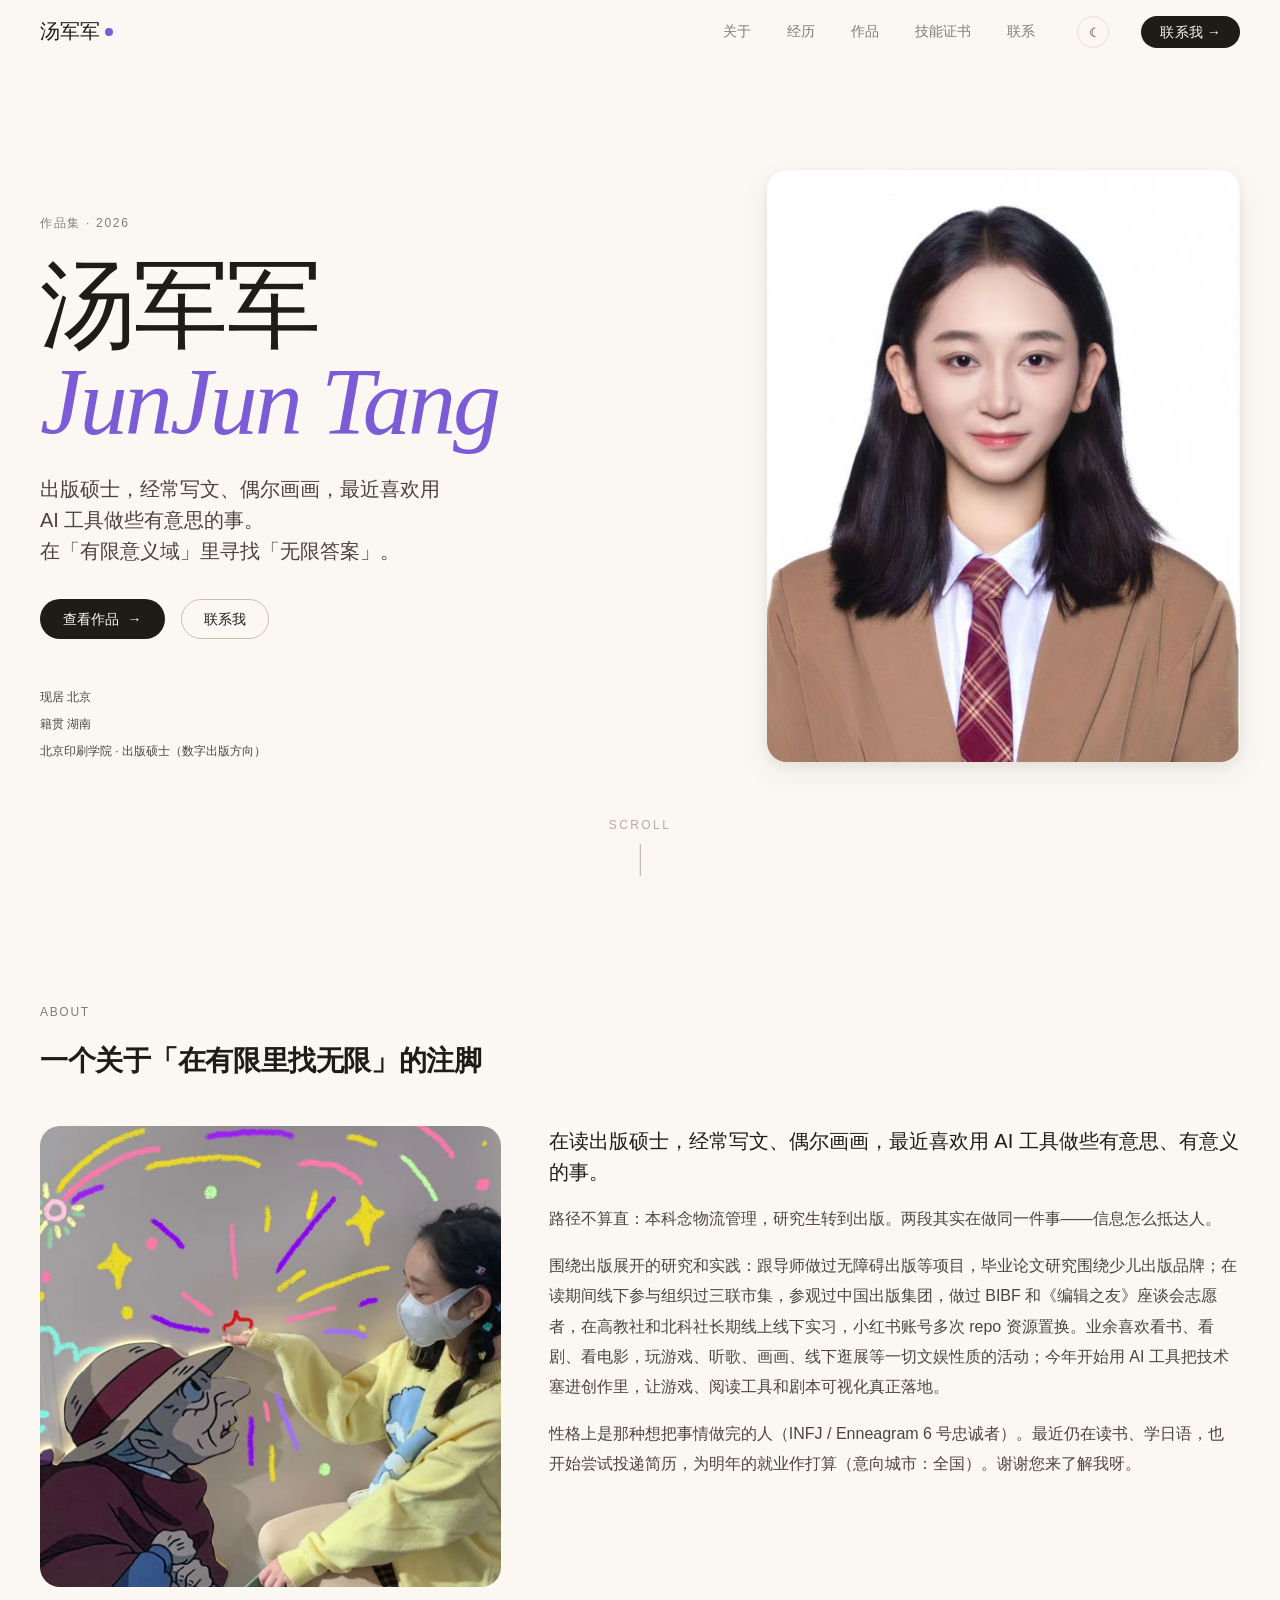
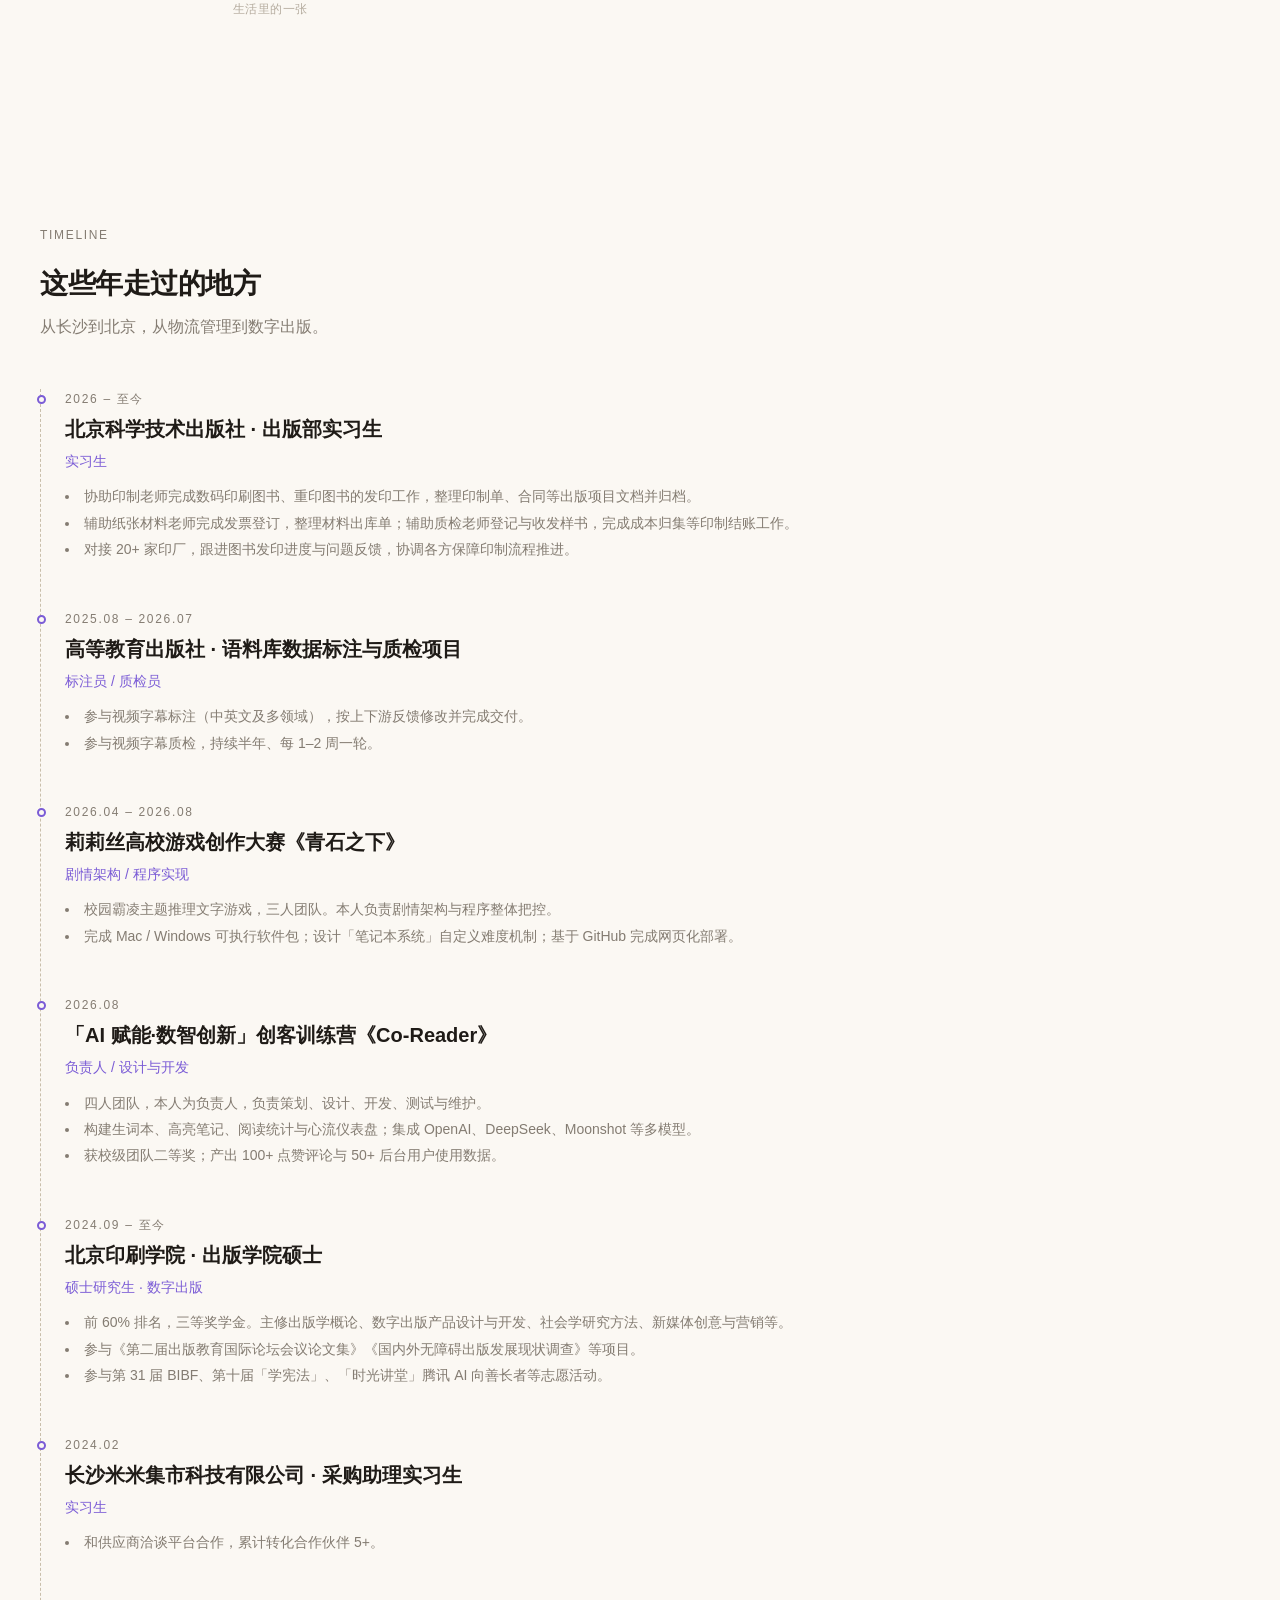
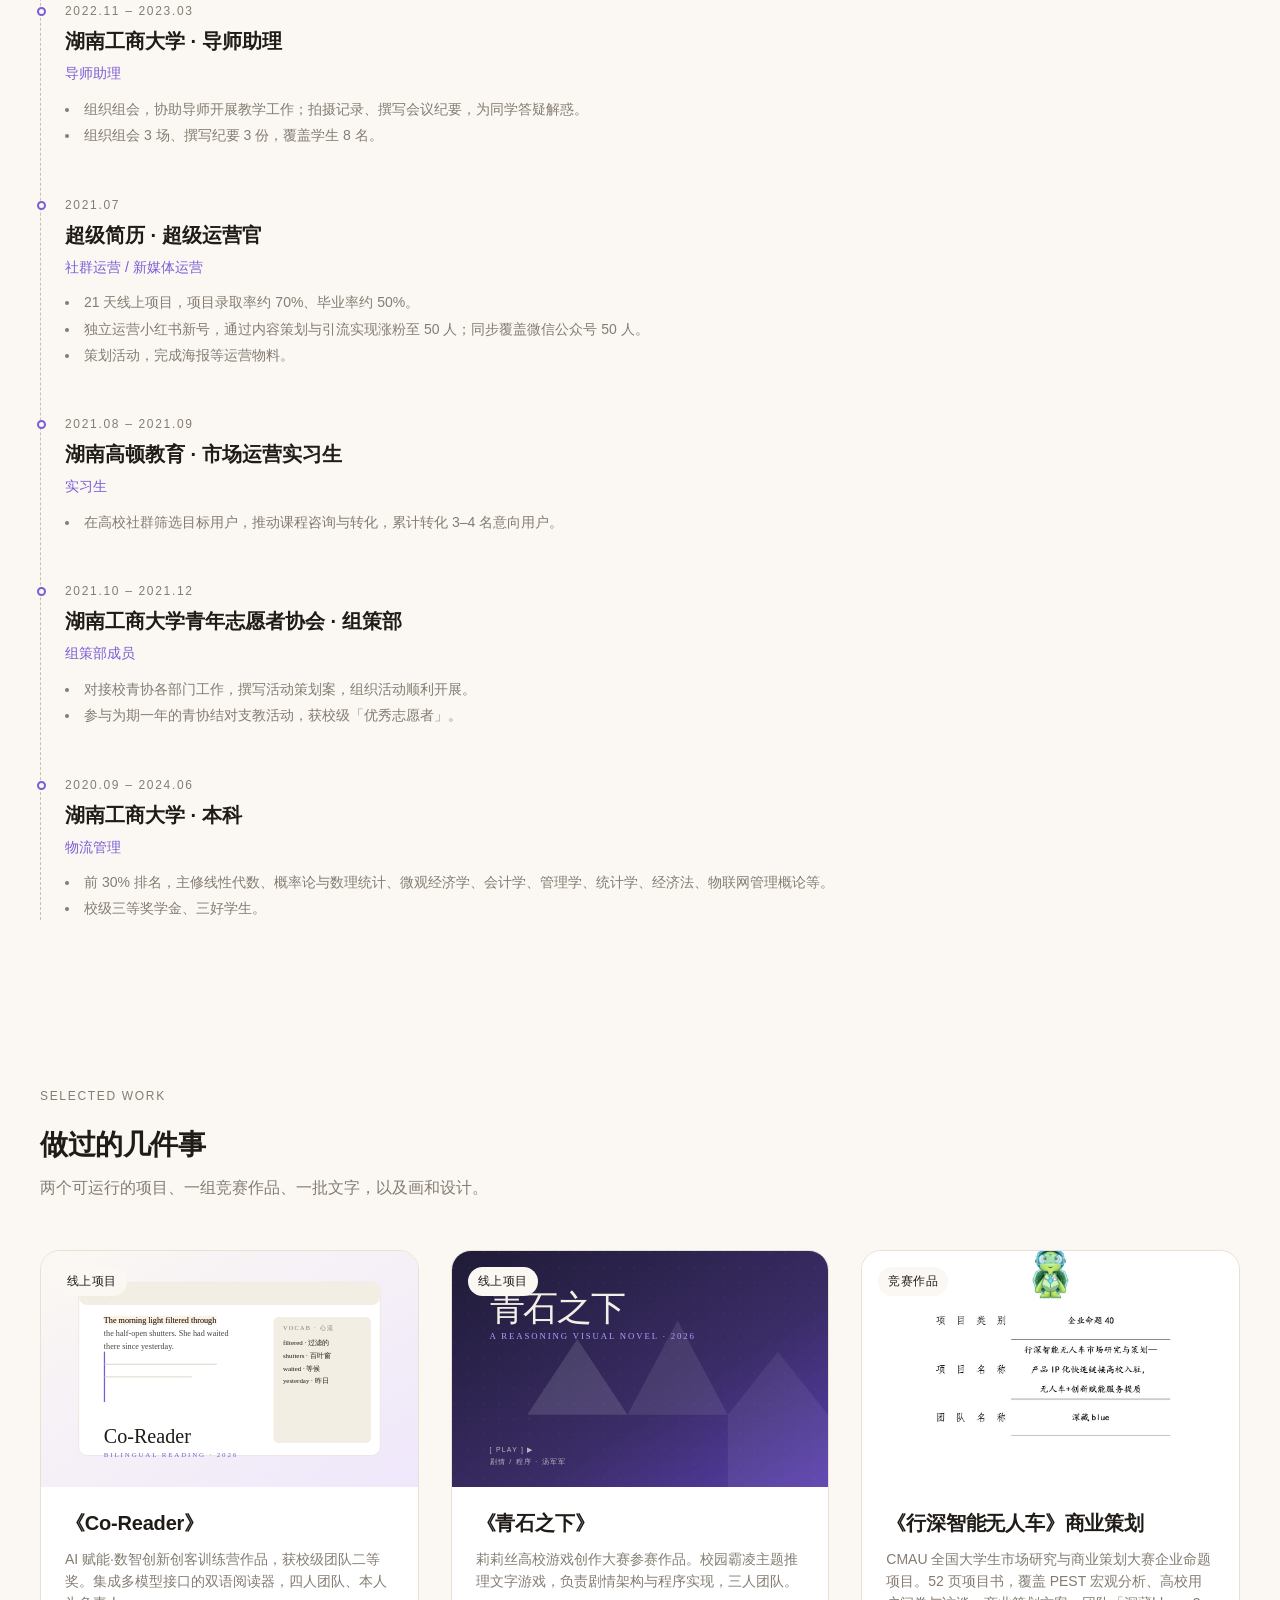
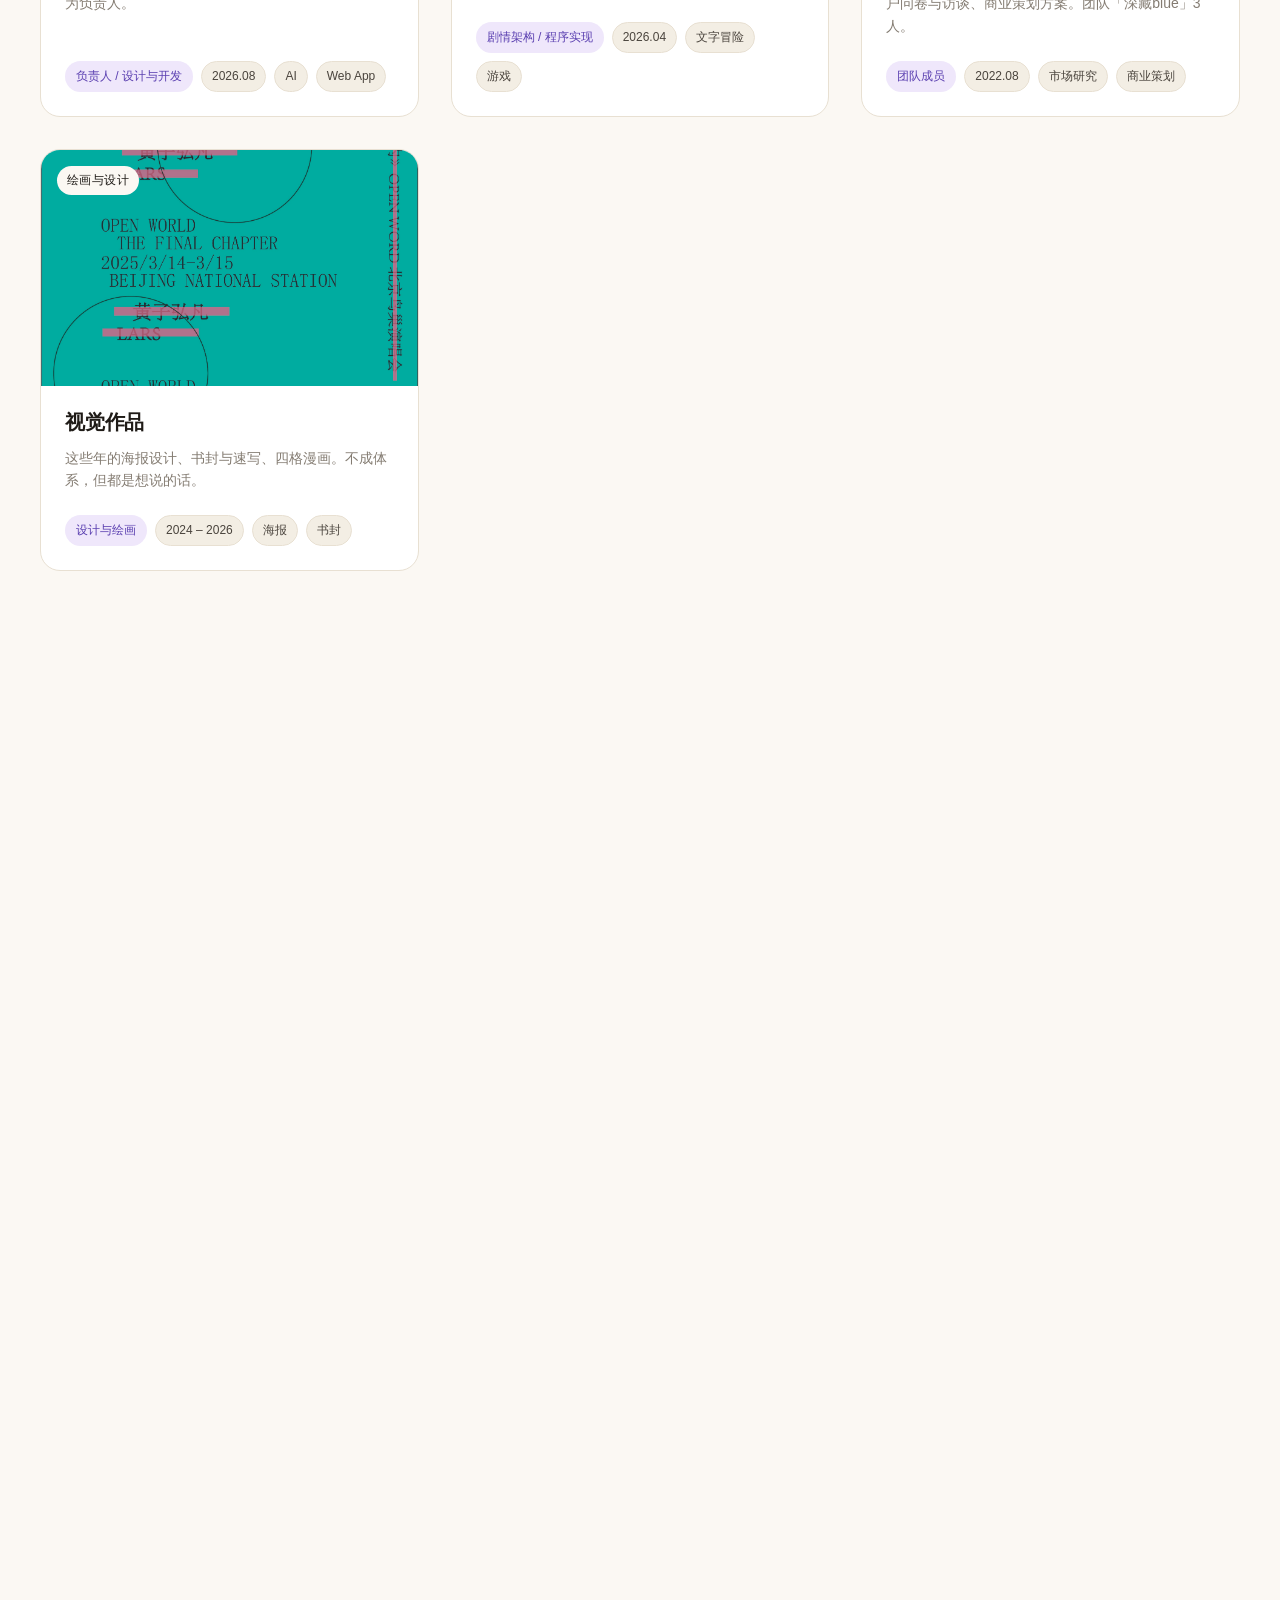
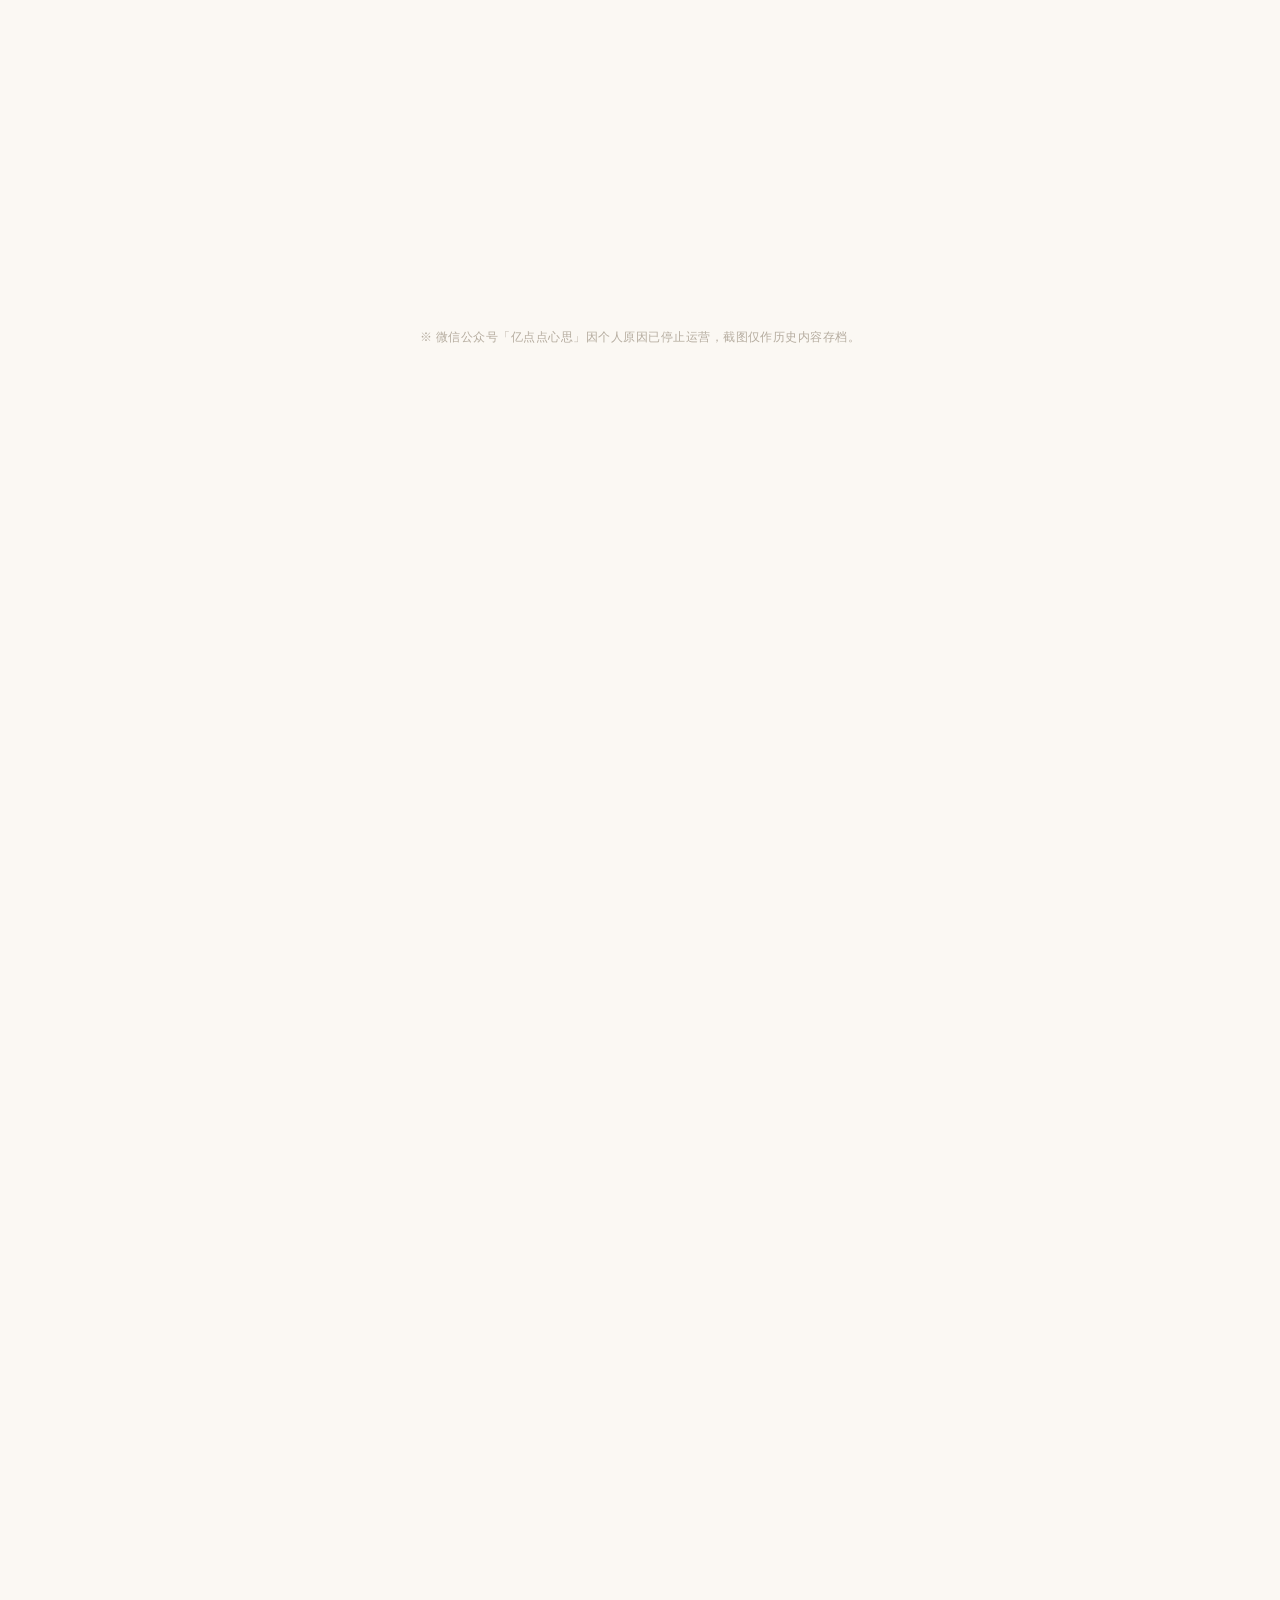
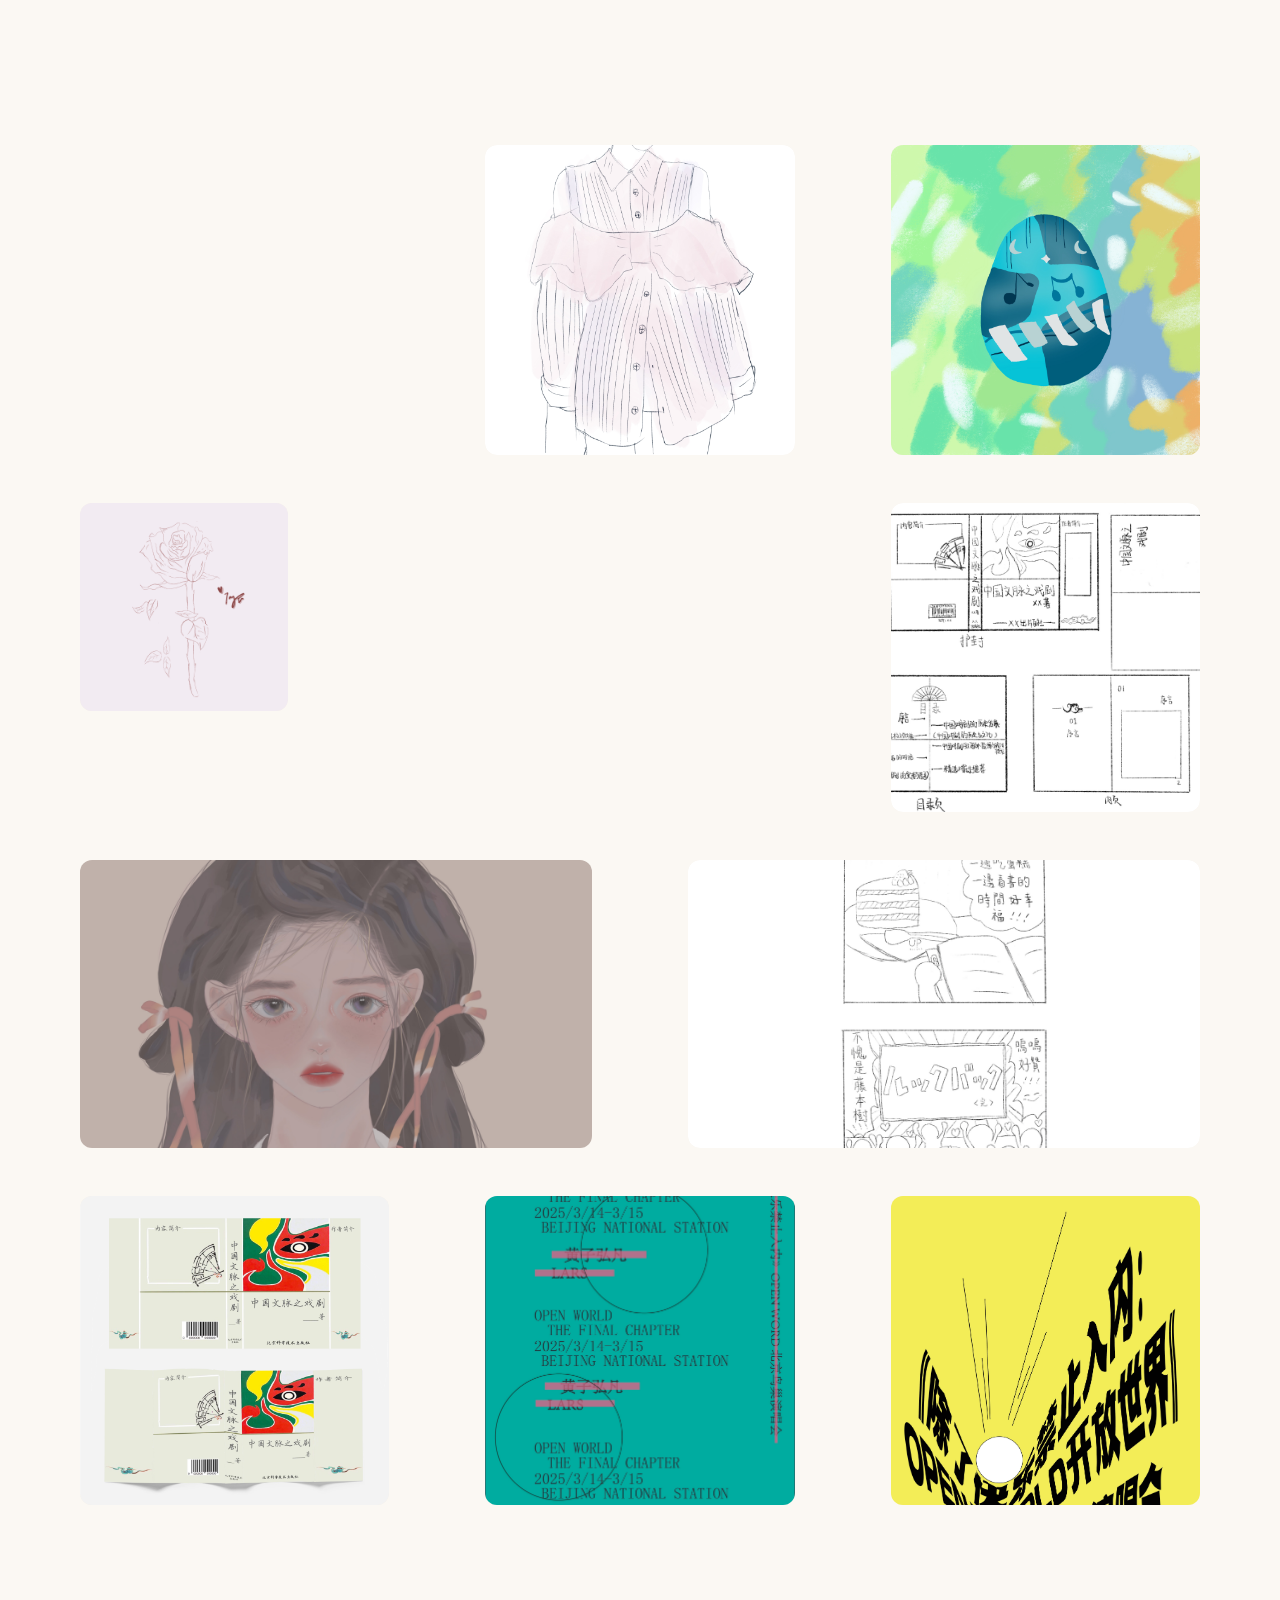
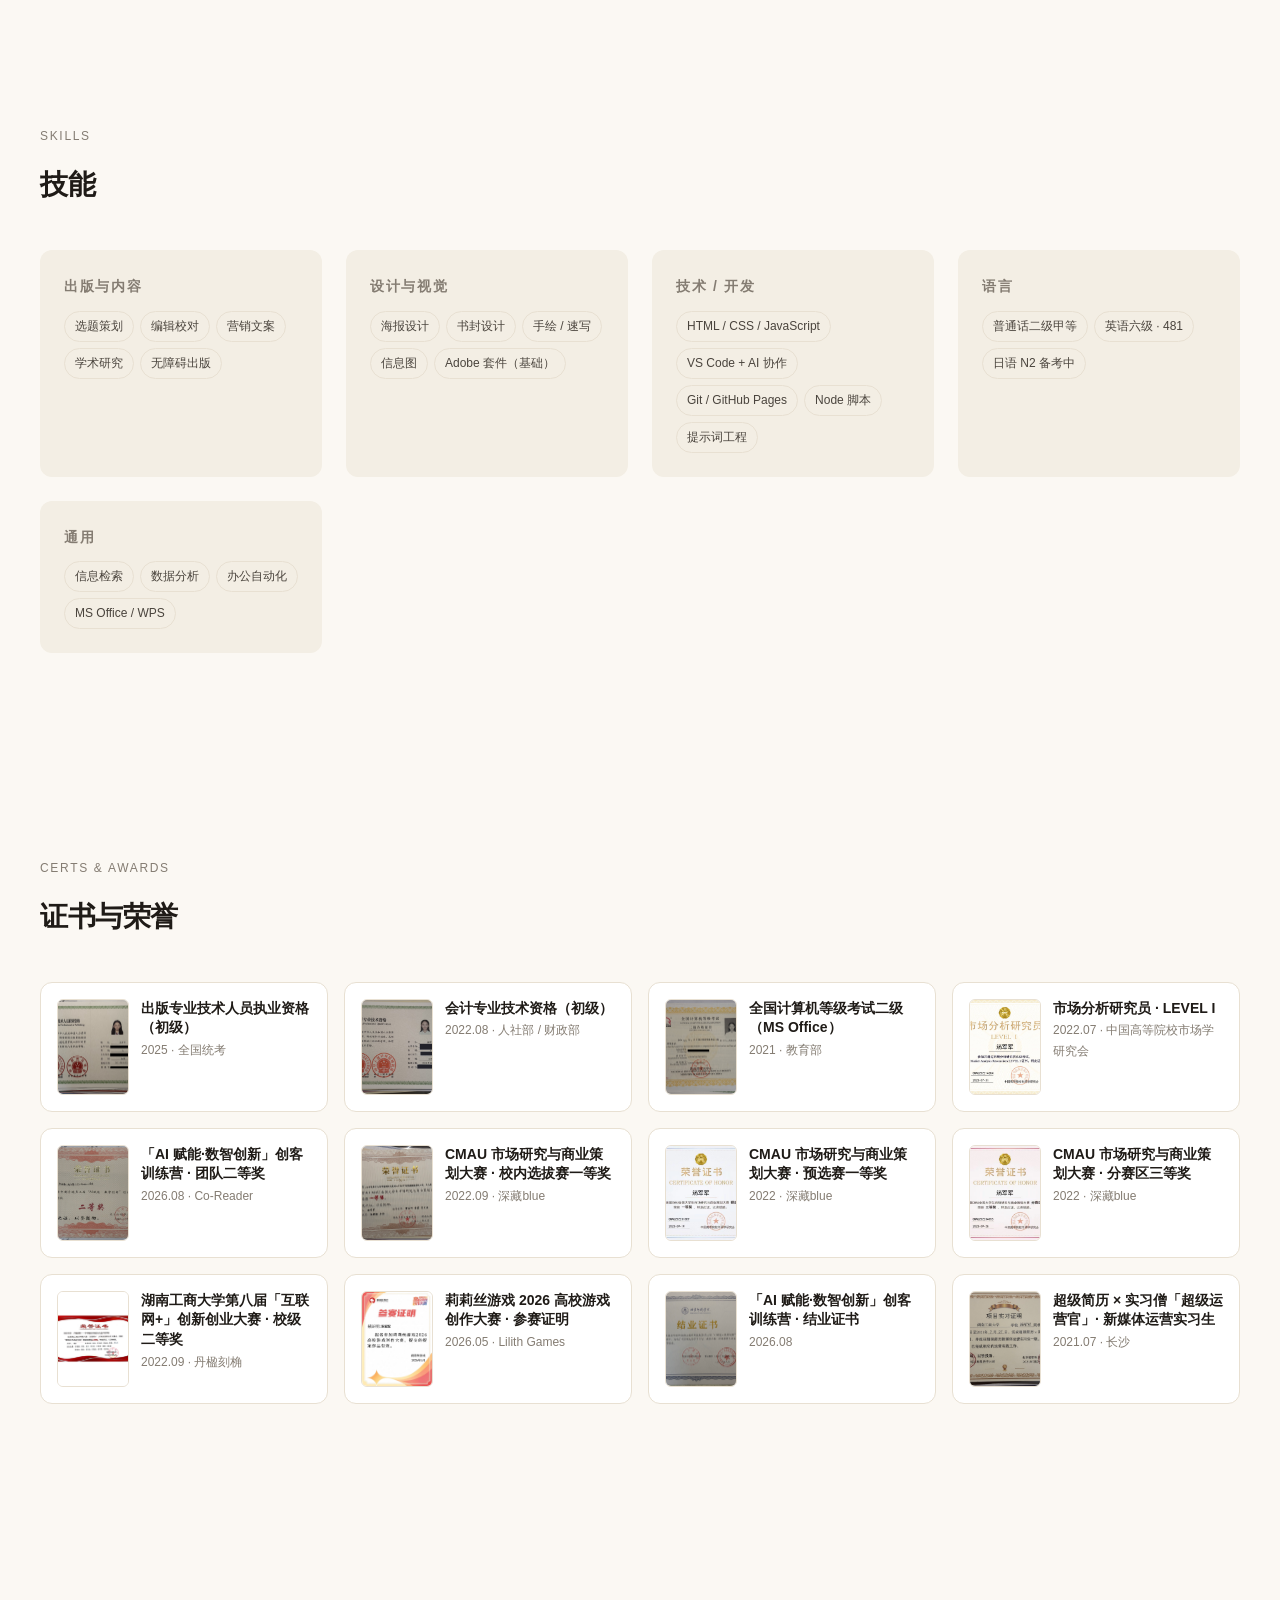
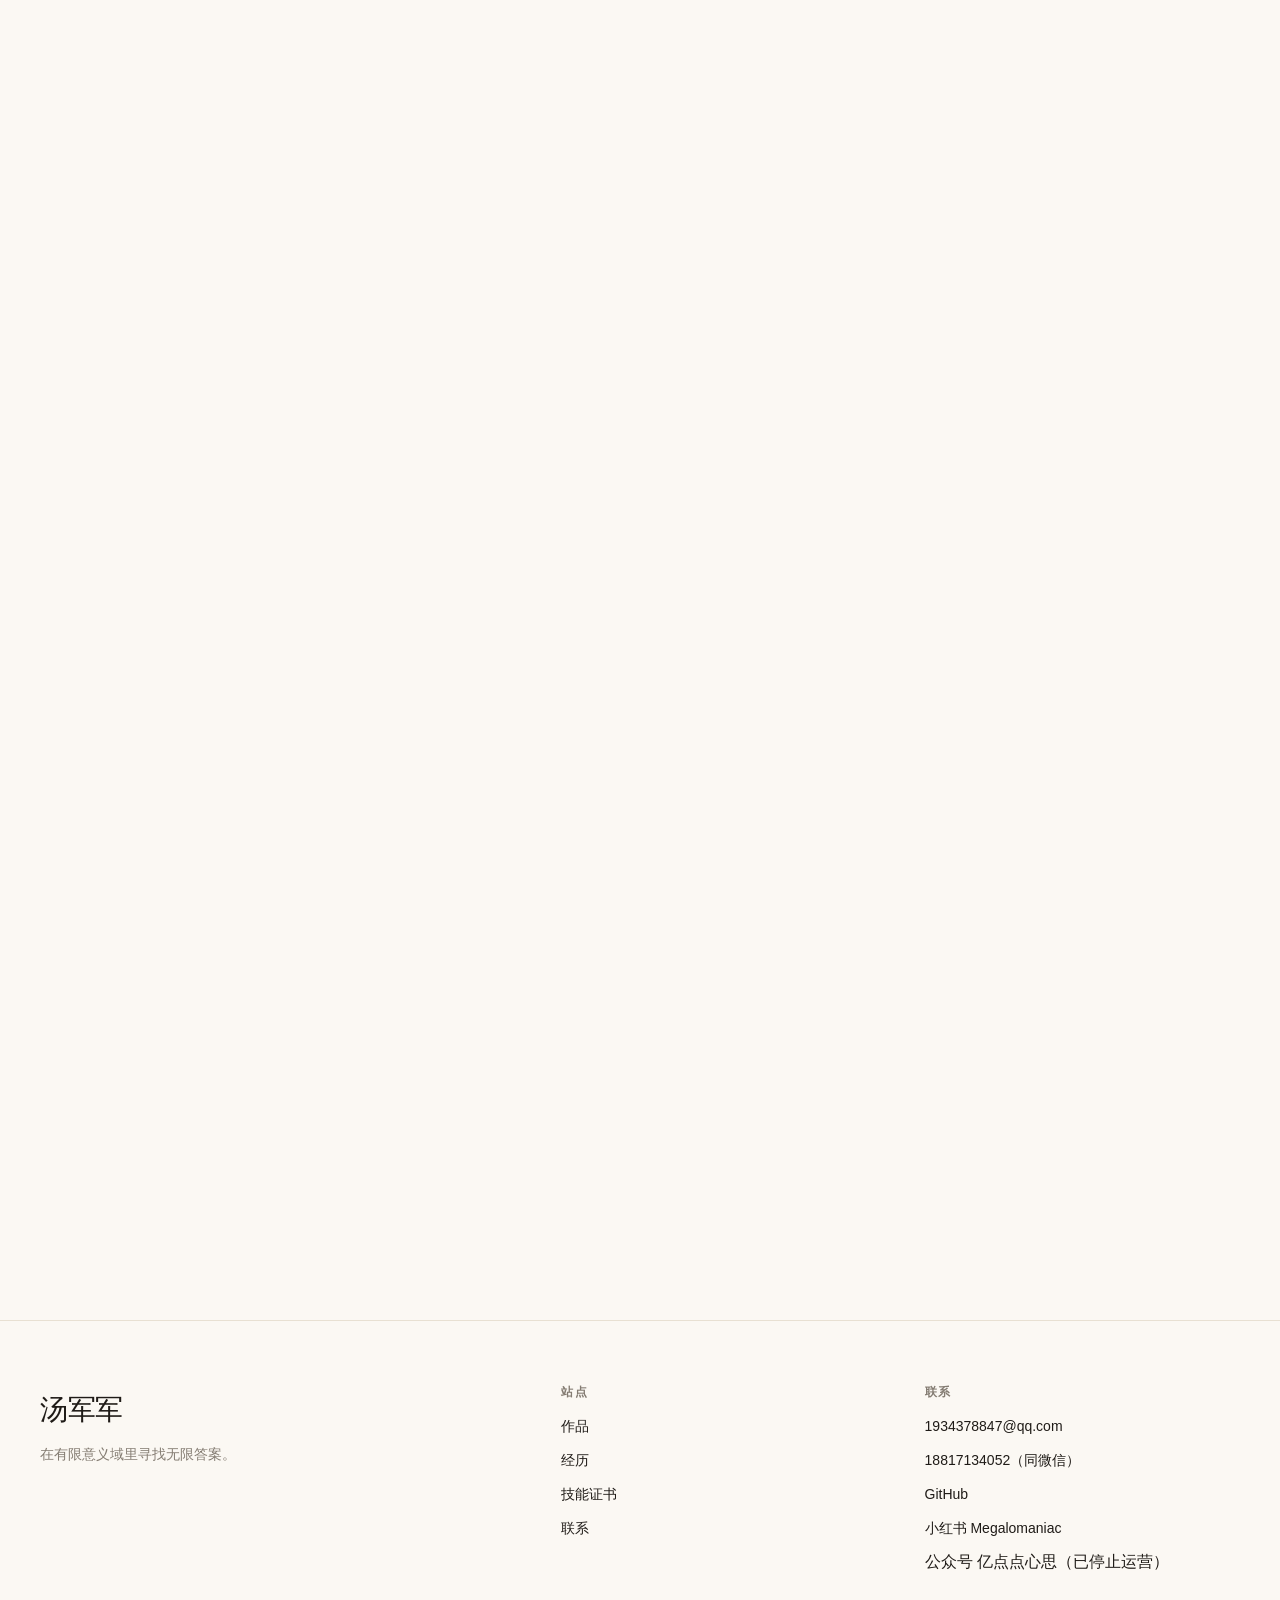
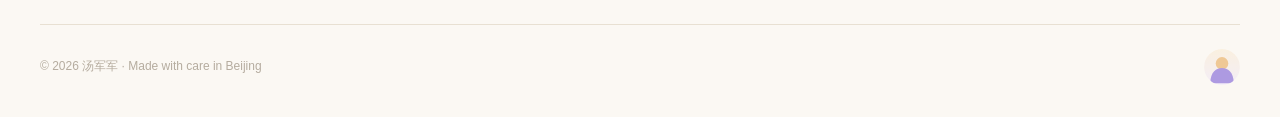
==== index.html @ 05fd7f60 "init: portfolio site (index, works, writing, assets)" ====
<!DOCTYPE html>
<html lang="zh-CN">
<head>
  <meta charset="UTF-8" />
  <meta name="viewport" content="width=device-width, initial-scale=1.0" />
  <title>汤军军 · 作品集 — In Publishing We Find</title>
  <meta name="description" content="汤军军的个人作品集：出版硕士 / 游戏开发者 / 文字写作者 / 偶尔画点画。北京印刷学院数字出版方向，关注出版、游戏、AI 应用与设计。" />
  <meta name="theme-color" content="#FBF8F3" />

  <!-- Open Graph -->
  <meta property="og:title" content="汤军军 · 作品集" />
  <meta property="og:description" content="出版硕士 · 游戏开发者 · 文字写作者 · 偶尔画点画" />
  <meta property="og:type" content="website" />

  <link rel="icon" type="image/svg+xml" href="assets/images/footer-avatar.svg" />

  <link rel="stylesheet" href="assets/css/tokens.css" />
  <link rel="stylesheet" href="assets/css/base.css" />
  <link rel="stylesheet" href="assets/css/components.css" />
</head>
<body>

  <a href="#main" class="skip-link">跳到主要内容</a>

  <!-- ============================ 顶部导航 ============================ -->
  <header class="nav" role="banner">
    <div class="nav__inner">
      <a href="#top" class="nav__brand">汤军军<span class="nav__brand-dot" aria-hidden="true"></span></a>
      <nav class="nav__menu" aria-label="主导航">
        <a href="#about"        class="nav__link">关于</a>
        <a href="#timeline"     class="nav__link">经历</a>
        <a href="#works"        class="nav__link">作品</a>
        <a href="#skills"       class="nav__link">技能证书</a>
        <a href="#contact"      class="nav__link">联系</a>
        <button class="nav__theme" data-theme-toggle type="button" aria-pressed="false" aria-label="切换深色模式">☾</button>
        <a href="#contact"      class="btn btn--primary nav__cta">联系我 →</a>
      </nav>
      <button class="nav__burger" aria-label="打开菜单" aria-expanded="false">
        <svg width="20" height="14" viewBox="0 0 20 14" fill="none">
          <path d="M0 1h20M0 7h20M0 13h20" stroke="currentColor" stroke-width="2"/>
        </svg>
      </button>
    </div>
  </header>

  <main id="main">
  <!-- ============================ 首屏 ============================ -->
  <section class="hero" id="top">
    <div class="container hero__inner">
      <div class="hero__intro">
        <span class="eyebrow reveal">作品集 · 2026</span>
        <h1 class="hero__name reveal">
          汤军军<br /><em>JunJun Tang</em>
        </h1>
        <p class="hero__line reveal">
          出版硕士，经常写文、偶尔画画，最近喜欢用 AI 工具做些有意思的事。<br />
          在「有限意义域」里寻找「无限答案」。
        </p>
        <div class="hero__cta reveal">
          <a href="#works"   class="btn btn--primary">查看作品 <span class="arrow">→</span></a>
          <a href="#contact" class="btn btn--ghost">联系我</a>
        </div>
        <div class="hero__meta reveal">
          <strong>现居 北京</strong>
          <strong>籍贯 湖南</strong>
          <strong>北京印刷学院 · 出版硕士（数字出版方向）</strong>
        </div>
      </div>
      <div class="hero__visual reveal">
        <img class="hero__portrait"
             src="assets/images/hero/portrait.jpg"
             alt="汤军军的肖像"
             width="600" height="750" />
      </div>
    </div>
    <div class="hero__scroll" aria-hidden="true">SCROLL</div>
  </section>

  <!-- ============================ 关于 ============================ -->
  <section class="section" id="about">
    <div class="container">
      <div class="section__head reveal">
        <span class="eyebrow">ABOUT</span>
        <h2 class="title">一个关于「在有限里找无限」的注脚</h2>
      </div>

      <div class="about__grid">
        <figure class="about__photo reveal">
          <img class="about__photo-img" alt="汤军军" width="960" height="960" loading="lazy" />
          <figcaption>生活里的一张</figcaption>
        </figure>
        <div class="about__body">
          <div class="about__text">
            <p class="lead about__lede"></p>
            <div class="about__paragraphs"></div>
          </div>
        </div>
      </div>
    </div>
  </section>

  <!-- ============================ 经历 ============================ -->
  <section class="section" id="timeline">
    <div class="container">
      <div class="section__head reveal">
        <span class="eyebrow">TIMELINE</span>
        <h2 class="title">这些年走过的地方</h2>
        <p class="muted">从长沙到北京，从物流管理到数字出版。</p>
      </div>
      <div class="timeline" data-timeline></div>
    </div>
  </section>

  <!-- ============================ 作品（含写作与画廊） ============================ -->
  <section class="section section--tight" id="works">
    <div class="container">
      <div class="section__head reveal">
        <span class="eyebrow">SELECTED WORK</span>
        <h2 class="title">做过的几件事</h2>
        <p class="muted">两个可运行的项目、一组竞赛作品、一批文字，以及画和设计。</p>
      </div>
      <div class="works" data-featured></div>
    </div>
  </section>

  <section class="section" id="writing">
    <div class="container">
      <div class="section__head reveal">
        <span class="eyebrow">WRITING</span>
        <h2 class="title">写过的东西</h2>
        <p class="muted">纸媒发表、评论节选、短篇与随笔。</p>
      </div>
      <div data-writing-preview></div>
    </div>
  </section>

  <!-- ============================ 公众号 / 小红书运营 ============================ -->
  <section class="section section--tight" id="social">
    <div class="container">
      <div class="section__head reveal">
        <span class="eyebrow">SELF MEDIA</span>
        <h2 class="title">公众号 / 小红书运营</h2>
        <p class="muted">公众号「亿点点心思」与小红书「Megalomaniac」。表达是另一种练习。</p>
      </div>
      <div class="social" data-social></div>
      <p style="text-align:center;margin-top:var(--space-8);font-size:var(--fs-12);color:var(--ink-faint);letter-spacing:0.04em">
        ※ 微信公众号「亿点点心思」因个人原因已停止运营，截图仅作历史内容存档。
      </p>
    </div>
  </section>

  <section class="section" id="gallery">
    <div class="container">
      <div class="section__head reveal">
        <span class="eyebrow">VISUAL</span>
        <h2 class="title">画过的与设计过的</h2>
        <p class="muted">点击进入灯箱查看大图。</p>
      </div>
      <div class="gallery" data-gallery></div>
    </div>
  </section>

  <!-- ============================ 技能 ============================ -->
  <section class="section" id="skills">
    <div class="container">
      <div class="section__head reveal">
        <span class="eyebrow">SKILLS</span>
        <h2 class="title">技能</h2>
      </div>
      <div class="skills" data-skills></div>
    </div>
  </section>

  <!-- ============================ 证书与荣誉 ============================ -->
  <section class="section" id="certs">
    <div class="container">
      <div class="section__head reveal">
        <span class="eyebrow">CERTS &amp; AWARDS</span>
        <h2 class="title">证书与荣誉</h2>
      </div>
      <div class="certs" data-certs></div>
    </div>
  </section>

  <!-- ============================ 志愿服务证明 ============================ -->
  <section class="section" id="service">
    <div class="container">
      <div class="section__head reveal">
        <span class="eyebrow">VOLUNTEERING</span>
        <h2 class="title">志愿服务证明</h2>
      </div>
      <div class="certs" data-service></div>
    </div>
  </section>

  <!-- ============================ 联系 ============================ -->
  <section class="section" id="contact">
    <div class="container">
      <div class="section__head reveal">
        <span class="eyebrow">CONTACT</span>
        <h2 class="title">欢迎来联系我～</h2>
      </div>

      <div class="contact">
        <p class="contact__big reveal">
          邮件是最好的方式 —— <a href="mailto:1934378847@qq.com" data-copy-email data-email="1934378847@qq.com">1934378847@qq.com</a><br />
          也可以电话（同微信）<a href="tel:18817134052">18817134052</a> 找到我。
        </p>
        <dl class="contact__channels reveal">
          <div class="contact__row">
            <dt>邮箱</dt>
            <dd>
              <a href="mailto:1934378847@qq.com" data-copy-email data-email="1934378847@qq.com">1934378847@qq.com</a>
              <button class="contact__copy" data-copy-email data-email="1934378847@qq.com">复制</button>
            </dd>
          </div>
          <div class="contact__row">
            <dt>电话 / 微信</dt>
            <dd><a href="tel:18817134052">18817134052</a></dd>
          </div>
          <div class="contact__row">
            <dt>GitHub</dt>
            <dd><a href="https://github.com/jt1934378847-bot" target="_blank" rel="noopener">@jt1934378847-bot</a></dd>
          </div>
          <div class="contact__row">
            <dt>小红书</dt>
            <dd>
              <a href="https://xhslink.cn/o/90cUq6Ve3BG" target="_blank" rel="noopener">Megalomaniac（667132593）<span style="color:var(--ink-faint);font-size:var(--fs-12)"> · 125 粉丝 · 5239 获赞与收藏</span></a>
            </dd>
          </div>
          <div class="contact__row">
            <dt>公众号</dt>
            <dd>亿点点心思<span style="color:var(--ink-faint);font-size:var(--fs-12)"> · 已停止运营</span></dd>
          </div>
        </dl>
      </div>
    </div>
  </section>

  </main>

  <!-- ============================ 页脚 ============================ -->
  <footer class="footer">
    <div class="container">
      <div class="footer__inner">
        <div>
          <div class="footer__brand">汤军军</div>
          <p class="footer__line">在有限意义域里寻找无限答案。</p>
        </div>
        <div class="footer__col">
          <h4>站点</h4>
          <ul>
            <li><a href="#works">作品</a></li>
            <li><a href="#timeline">经历</a></li>
            <li><a href="#skills">技能证书</a></li>
            <li><a href="#contact">联系</a></li>
          </ul>
        </div>
        <div class="footer__col">
          <h4>联系</h4>
          <ul>
            <li><a href="mailto:1934378847@qq.com" data-copy-email data-email="1934378847@qq.com">1934378847@qq.com</a></li>
            <li><a href="tel:18817134052">18817134052（同微信）</a></li>
            <li><a href="https://github.com/jt1934378847-bot" target="_blank" rel="noopener">GitHub</a></li>
            <li><a href="https://xhslink.cn/o/90cUq6Ve3BG" target="_blank" rel="noopener">小红书 Megalomaniac</a></li>
            <li>公众号 亿点点心思（已停止运营）</li>
          </ul>
        </div>
      </div>
      <div class="footer__bottom">
        <span>© <span data-year>2026</span> 汤军军 · Made with care in Beijing</span>
        <img src="assets/images/footer-avatar.svg" alt="" />
      </div>
    </div>
  </footer>

  <!-- ============================ 灯箱 ============================ -->
  <div class="lightbox" role="dialog" aria-modal="true" aria-hidden="true" aria-label="图片查看">
    <button class="lightbox__close" aria-label="关闭">
      <svg width="14" height="14" viewBox="0 0 14 14" stroke="currentColor" stroke-width="2" fill="none"><path d="M1 1l12 12M13 1L1 13"/></svg>
    </button>
    <button class="lightbox__nav lightbox__nav--prev" aria-label="上一张">
      <svg width="14" height="14" viewBox="0 0 14 14" stroke="currentColor" stroke-width="2" fill="none"><path d="M9 1L3 7l6 6"/></svg>
    </button>
    <div class="lightbox__inner">
      <img class="lightbox__img" alt="" />
      <div class="lightbox__caption"></div>
    </div>
    <button class="lightbox__nav lightbox__nav--next" aria-label="下一张">
      <svg width="14" height="14" viewBox="0 0 14 14" stroke="currentColor" stroke-width="2" fill="none"><path d="M5 1l6 6-6 6"/></svg>
    </button>
  </div>

  <!-- ============================ 返回顶部 ============================ -->
  <button class="totop" data-totop aria-label="回到顶部">
    <svg width="16" height="16" viewBox="0 0 16 16" fill="none" stroke="currentColor" stroke-width="2">
      <path d="M8 14V2M2 8l6-6 6 6"/>
    </svg>
  </button>

  <!-- Scripts -->
  <script src="assets/js/data.js"></script>
  <script src="assets/js/render.js"></script>
  <script src="assets/js/lightbox.js"></script>
  <script src="assets/js/nav.js"></script>
  <script src="assets/js/main.js"></script>
</body>
</html>
---- assets/css/tokens.css ----
/* =========================================================================
 * Design tokens — 站点所有视觉变量集中在此，其他文件只引用，禁止硬编码色值
 * 配色思路：暖白底 + 暖紫强调 + 极少量暖黄点缀，整体偏「编辑感」
 * ========================================================================= */

:root {
  /* —— 颜色 · 浅色模式 —— */
  --bg:               #FBF8F3;          /* 暖白底 */
  --bg-elevated:      #FFFFFF;          /* 卡片浮层 */
  --bg-muted:         #F3EEE4;          /* 弱化区块 */
  --ink:              #1F1B17;          /* 正文近黑 */
  --ink-soft:         #4A443D;          /* 标题/次级文字 */
  --ink-muted:        #847C72;          /* 三级文字、说明 */
  --ink-faint:        #B5AC9F;          /* 极淡文字 */

  --accent:           #7B5CD6;          /* 暖紫：唯一强调色 */
  --accent-strong:    #5A3FB0;          /* 暖紫深：hover/选中 */
  --accent-soft:      #EFE7FB;          /* 暖紫浅：背景块 */

  --warm:             #E8A957;          /* 辅助暖黄，仅作点睛 */
  --warm-soft:        #FAEBD2;

  --line:             #E8E0D2;          /* 边框 */
  --line-strong:      #C9BFAB;

  /* —— 字体 —— */
  --font-sans: -apple-system, BlinkMacSystemFont, "PingFang SC",
               "Hiragino Sans GB", "Microsoft YaHei", "Helvetica Neue",
               Helvetica, Arial, sans-serif;
  --font-serif: Georgia, "Songti SC", "STSong", "PingFang SC", serif;
  --font-mono: "JetBrains Mono", "SF Mono", Menlo, Consolas, monospace;

  /* —— 字号层级 12 / 14 / 16 / 20 / 28 / 40 / 64 —— */
  --fs-12: 0.75rem;
  --fs-14: 0.875rem;
  --fs-16: 1rem;
  --fs-20: 1.25rem;
  --fs-28: 1.75rem;
  --fs-40: 2.5rem;
  --fs-64: 4rem;

  /* —— 间距 —— */
  --space-1: 4px;
  --space-2: 8px;
  --space-3: 12px;
  --space-4: 16px;
  --space-6: 24px;
  --space-8: 32px;
  --space-12: 48px;
  --space-16: 64px;
  --space-24: 96px;
  --space-32: 128px;

  /* —— 圆角、阴影 —— */
  --radius-sm: 6px;
  --radius-md: 12px;
  --radius-lg: 20px;
  --radius-xl: 28px;

  --shadow-sm: 0 1px 2px rgba(31, 27, 23, 0.04),
               0 2px 6px rgba(31, 27, 23, 0.04);
  --shadow-md: 0 4px 12px rgba(31, 27, 23, 0.06),
               0 12px 32px rgba(31, 27, 23, 0.06);
  --shadow-lg: 0 12px 32px rgba(31, 27, 23, 0.10),
               0 28px 64px rgba(31, 27, 23, 0.08);

  /* —— 容器 / 列宽 —— */
  --container:        1200px;
  --reading:          720px;

  /* —— 动效 —— */
  --ease-out: cubic-bezier(0.16, 1, 0.3, 1);
  --dur-fast:   180ms;
  --dur-mid:    280ms;
  --dur-slow:   400ms;

  /* —— 排版微调 —— */
  --leading-tight: 1.25;
  --leading-snug:  1.4;
  --leading-body:  1.75;

  /* —— 顶部导航 —— */
  --nav-h:           64px;
}

/* —— 系统深色模式尊重 —— */
@media (prefers-color-scheme: dark) {
  :root {
    --bg:           #15120F;
    --bg-elevated:  #1F1B17;
    --bg-muted:     #25201B;
    --ink:          #F4EFE6;
    --ink-soft:     #D7CFC2;
    --ink-muted:    #968D80;
    --ink-faint:    #6A6258;
    --accent:       #B59CFF;
    --accent-strong:#D3C2FF;
    --accent-soft:  #2C2240;
    --warm:         #F4C078;
    --warm-soft:    #3A2D1C;
    --line:         #322C25;
    --line-strong:  #4A4239;
    --shadow-sm: 0 1px 2px rgba(0,0,0,0.4), 0 2px 6px rgba(0,0,0,0.3);
    --shadow-md: 0 4px 12px rgba(0,0,0,0.45), 0 12px 32px rgba(0,0,0,0.4);
    --shadow-lg: 0 12px 32px rgba(0,0,0,0.5), 0 28px 64px rgba(0,0,0,0.4);
  }
}

/* —— 用户手动切换深浅色 —— */
[data-theme="dark"] {
  --bg:           #15120F;
  --bg-elevated:  #1F1B17;
  --bg-muted:     #25201B;
  --ink:          #F4EFE6;
  --ink-soft:     #D7CFC2;
  --ink-muted:    #968D80;
  --ink-faint:    #6A6258;
  --accent:       #B59CFF;
  --accent-strong:#D3C2FF;
  --accent-soft:  #2C2240;
  --warm:         #F4C078;
  --warm-soft:    #3A2D1C;
  --line:         #322C25;
  --line-strong:  #4A4239;
  --shadow-sm: 0 1px 2px rgba(0,0,0,0.4), 0 2px 6px rgba(0,0,0,0.3);
  --shadow-md: 0 4px 12px rgba(0,0,0,0.45), 0 12px 32px rgba(0,0,0,0.4);
  --shadow-lg: 0 12px 32px rgba(0,0,0,0.5), 0 28px 64px rgba(0,0,0,0.4);
}
[data-theme="light"] {
  --bg:               #FBF8F3;
  --bg-elevated:      #FFFFFF;
  --bg-muted:         #F3EEE4;
  --ink:              #1F1B17;
  --ink-soft:         #4A443D;
  --ink-muted:        #847C72;
  --ink-faint:        #B5AC9F;
  --accent:           #7B5CD6;
  --accent-strong:    #5A3FB0;
  --accent-soft:      #EFE7FB;
  --warm:             #E8A957;
  --warm-soft:        #FAEBD2;
  --line:             #E8E0D2;
  --line-strong:      #C9BFAB;
}

/* —— 减少动态效果 —— */
@media (prefers-reduced-motion: reduce) {
  *, *::before, *::after {
    animation-duration: 0.001ms !important;
    transition-duration: 0.001ms !important;
  }
}
---- assets/css/base.css ----
/* =========================================================================
 * Base — 重置 + 排版基础
 * ========================================================================= */

*, *::before, *::after {
  box-sizing: border-box;
}

html {
  -webkit-text-size-adjust: 100%;
  scroll-behavior: smooth;
  scroll-padding-top: calc(var(--nav-h) + 16px);
}

body {
  margin: 0;
  background: var(--bg);
  color: var(--ink);
  font-family: var(--font-sans);
  font-size: var(--fs-16);
  line-height: var(--leading-body);
  -webkit-font-smoothing: antialiased;
  -moz-osx-font-smoothing: grayscale;
  text-rendering: optimizeLegibility;
  font-feature-settings: "kern" 1, "liga" 1;
  transition: background var(--dur-mid) var(--ease-out),
              color var(--dur-mid) var(--ease-out);
}

h1, h2, h3, h4, h5, h6 {
  margin: 0;
  font-weight: 600;
  line-height: var(--leading-tight);
  color: var(--ink);
  letter-spacing: -0.01em;
}

p { margin: 0; }

a {
  color: var(--accent);
  text-decoration: none;
  transition: color var(--dur-fast) var(--ease-out);
}
a:hover { color: var(--accent-strong); }

img, svg {
  display: block;
  max-width: 100%;
  height: auto;
}

button {
  font-family: inherit;
  cursor: pointer;
  border: 0;
  background: transparent;
  color: inherit;
}

ul, ol {
  margin: 0;
  padding: 0;
  list-style: none;
}

hr {
  border: 0;
  border-top: 1px solid var(--line);
  margin: var(--space-12) 0;
}

::selection {
  background: var(--accent-soft);
  color: var(--accent-strong);
}

:focus-visible {
  outline: 2px solid var(--accent);
  outline-offset: 3px;
  border-radius: 4px;
}

.display {
  font-family: var(--font-serif);
  font-weight: 500;
  font-size: clamp(2.5rem, 6vw, var(--fs-64));
  line-height: 1.05;
  letter-spacing: -0.02em;
}

.title {
  font-size: clamp(1.5rem, 3vw, var(--fs-28));
  font-weight: 600;
  letter-spacing: -0.015em;
}

.eyebrow {
  font-size: var(--fs-12);
  text-transform: uppercase;
  letter-spacing: 0.14em;
  color: var(--ink-muted);
  font-weight: 500;
}

.lead {
  font-size: clamp(var(--fs-16), 1.6vw, var(--fs-20));
  color: var(--ink-soft);
  line-height: var(--leading-snug);
}

.muted { color: var(--ink-muted); }
.faint { color: var(--ink-faint); }

.container {
  width: min(100% - var(--space-8), var(--container));
  margin-inline: auto;
}

.reading {
  width: min(100% - var(--space-8), var(--reading));
  margin-inline: auto;
}

.section {
  padding-block: clamp(var(--space-16), 8vw, var(--space-32));
}
.section--tight {
  padding-block: clamp(var(--space-12), 5vw, var(--space-24));
}
.section__head {
  display: flex;
  flex-direction: column;
  gap: var(--space-3);
  margin-bottom: var(--space-12);
  max-width: 720px;
}
.section__head .eyebrow + * { margin-top: var(--space-2); }

.skip-link {
  position: absolute;
  top: -100px;
  left: var(--space-4);
  background: var(--accent);
  color: white;
  padding: var(--space-2) var(--space-4);
  border-radius: var(--radius-sm);
  z-index: 1000;
  transition: top var(--dur-fast);
}
.skip-link:focus {
  top: var(--space-4);
  color: white;
}

.reveal {
  opacity: 0;
  transform: translateY(16px);
  transition: opacity var(--dur-slow) var(--ease-out),
              transform var(--dur-slow) var(--ease-out);
}
.reveal.in {
  opacity: 1;
  transform: none;
}

.linklike {
  color: var(--accent);
  border-bottom: 1px solid currentColor;
  padding-bottom: 2px;
  transition: color var(--dur-fast) var(--ease-out),
              border-color var(--dur-fast) var(--ease-out);
}
.linklike:hover {
  color: var(--accent-strong);
  border-bottom-color: var(--accent-strong);
}
---- assets/css/components.css ----
/* =========================================================================
 * Components — 按钮 / 卡片 / 导航 / 灯箱 / 标签 / 证书墙 / 时间线
 * ========================================================================= */

/* ============================ 按钮 ============================ */
.btn {
  display: inline-flex;
  align-items: center;
  gap: var(--space-2);
  padding: 12px 22px;
  border-radius: 999px;
  font-size: var(--fs-14);
  font-weight: 500;
  letter-spacing: 0.01em;
  transition: background var(--dur-fast) var(--ease-out),
              color var(--dur-fast) var(--ease-out),
              border-color var(--dur-fast) var(--ease-out),
              transform var(--dur-fast) var(--ease-out);
  border: 1px solid transparent;
  line-height: 1;
  white-space: nowrap;
  text-decoration: none;
}
.btn:hover { transform: translateY(-1px); }

.btn--primary {
  background: var(--ink);
  color: var(--bg);
}
.btn--primary:hover {
  background: var(--accent);
  color: white;
}

.btn--ghost {
  background: transparent;
  color: var(--ink);
  border-color: var(--line-strong);
}
.btn--ghost:hover {
  background: var(--ink);
  color: var(--bg);
  border-color: var(--ink);
}

.btn--accent {
  background: var(--accent);
  color: white;
}
.btn--accent:hover {
  background: var(--accent-strong);
  color: white;
}

.btn--small {
  padding: 8px 14px;
  font-size: var(--fs-12);
}

.btn .arrow {
  display: inline-block;
  transition: transform var(--dur-fast) var(--ease-out);
}
.btn:hover .arrow { transform: translateX(3px); }

/* ============================ 顶部导航 ============================ */
.nav {
  position: fixed;
  top: 0; left: 0; right: 0;
  z-index: 100;
  height: var(--nav-h);
  display: flex;
  align-items: center;
  background: transparent;
  transition: background var(--dur-mid) var(--ease-out),
              backdrop-filter var(--dur-mid) var(--ease-out),
              border-color var(--dur-mid) var(--ease-out),
              box-shadow var(--dur-mid) var(--ease-out);
  border-bottom: 1px solid transparent;
}
.nav.is-scrolled {
  background: color-mix(in oklab, var(--bg) 86%, transparent);
  backdrop-filter: saturate(180%) blur(18px);
  -webkit-backdrop-filter: saturate(180%) blur(18px);
  border-bottom-color: var(--line);
}
.nav__inner {
  width: min(100% - var(--space-8), var(--container));
  margin: 0 auto;
  display: flex;
  align-items: center;
  justify-content: space-between;
  gap: var(--space-6);
}
.nav__brand {
  font-family: var(--font-serif);
  font-weight: 500;
  font-size: var(--fs-20);
  color: var(--ink);
  letter-spacing: -0.01em;
}
.nav__brand-dot {
  display: inline-block;
  width: 8px;
  height: 8px;
  background: var(--accent);
  border-radius: 50%;
  margin-left: 6px;
  transform: translateY(-2px);
}
.nav__menu {
  display: flex;
  align-items: center;
  gap: var(--space-8);
}
.nav__link {
  color: var(--ink-muted);
  font-size: var(--fs-14);
  font-weight: 500;
  position: relative;
  padding: 6px 2px;
}
.nav__link:hover { color: var(--ink); }
.nav__link.is-active { color: var(--ink); }
.nav__link.is-active::after {
  content: "";
  position: absolute;
  left: 0; right: 0; bottom: -2px;
  height: 2px;
  background: var(--accent);
  border-radius: 1px;
}
.nav__cta { padding: 8px 18px; }

/* 深色模式切换：文字图标按钮，跟随导航配色 */
.nav__theme {
  width: 32px;
  height: 32px;
  margin-left: var(--space-2);
  display: inline-flex;
  align-items: center;
  justify-content: center;
  font-size: 15px;
  line-height: 1;
  color: var(--ink-muted);
  border: 1px solid var(--line);
  border-radius: 999px;
  background: transparent;
  cursor: pointer;
  transition: color var(--dur-fast) var(--ease-out),
              border-color var(--dur-fast) var(--ease-out);
}
.nav__theme:hover { color: var(--accent); border-color: var(--accent-line, var(--accent-soft)); }

.nav__burger {
  display: none;
  width: 40px;
  height: 40px;
  align-items: center;
  justify-content: center;
  color: var(--ink);
}

@media (max-width: 768px) {
  .nav__menu {
    position: fixed;
    inset: var(--nav-h) 0 0 0;
    flex-direction: column;
    align-items: stretch;
    gap: 0;
    padding: var(--space-8);
    background: var(--bg);
    border-top: 1px solid var(--line);
    transform: translateX(100%);
    transition: transform var(--dur-mid) var(--ease-out);
  }
  .nav__menu.is-open { transform: none; }
  .nav__link {
    padding: var(--space-4) 0;
    font-size: var(--fs-20);
    border-bottom: 1px solid var(--line);
  }
  .nav__cta { margin-top: var(--space-8); align-self: flex-start; }
  .nav__theme { margin-top: var(--space-6); }
  .nav__burger { display: inline-flex; }
}

/* ============================ Hero ============================ */
.hero {
  position: relative;
  min-height: 100vh;
  display: flex;
  align-items: center;
  padding-block: var(--space-24) var(--space-16);
}
.hero__inner {
  display: grid;
  grid-template-columns: 1.4fr 1fr;
  gap: clamp(var(--space-8), 5vw, var(--space-16));
  align-items: end;
}
.hero__intro {
  display: flex;
  flex-direction: column;
  gap: var(--space-6);
}
.hero__name {
  font-family: var(--font-serif);
  font-weight: 500;
  font-size: clamp(3rem, 9vw, 6rem);
  line-height: 1;
  letter-spacing: -0.03em;
}
.hero__name em {
  font-style: italic;
  color: var(--accent);
}
.hero__line {
  font-size: clamp(var(--fs-16), 1.8vw, var(--fs-20));
  color: var(--ink-soft);
  max-width: 38ch;
  line-height: 1.55;
}
.hero__cta {
  display: flex;
  gap: var(--space-4);
  flex-wrap: wrap;
  margin-top: var(--space-2);
}
.hero__visual {
  position: relative;
  align-self: stretch;
}
.hero__portrait {
  width: 100%;
  height: auto;
  aspect-ratio: 4/5;
  object-fit: cover;
  border-radius: var(--radius-lg);
  background: var(--bg-muted);
  box-shadow: var(--shadow-md);
}
.hero__meta {
  display: flex;
  flex-direction: column;
  gap: 6px;
  margin-top: var(--space-6);
  font-size: var(--fs-12);
  text-transform: uppercase;
  letter-spacing: 0.14em;
  color: var(--ink-muted);
}
.hero__meta strong {
  color: var(--ink-soft);
  font-weight: 500;
  text-transform: none;
  letter-spacing: 0;
}
.hero__scroll {
  position: absolute;
  bottom: var(--space-6);
  left: 50%;
  transform: translateX(-50%);
  font-size: var(--fs-12);
  letter-spacing: 0.2em;
  color: var(--ink-faint);
  text-transform: uppercase;
  display: flex;
  flex-direction: column;
  align-items: center;
  gap: var(--space-2);
}
.hero__scroll::after {
  content: "";
  width: 1px;
  height: 32px;
  background: var(--ink-faint);
  animation: scrollLine 2s var(--ease-out) infinite;
}
@keyframes scrollLine {
  0% { transform: scaleY(0); transform-origin: top; }
  50% { transform: scaleY(1); transform-origin: top; }
  51% { transform: scaleY(1); transform-origin: bottom; }
  100% { transform: scaleY(0); transform-origin: bottom; }
}

@media (max-width: 900px) {
  .hero__inner { grid-template-columns: 1fr; }
  .hero__visual { order: -1; max-width: 320px; }
  .hero__portrait { aspect-ratio: 1/1; }
  .hero__scroll { display: none; }
}

/* ============================ 关于我 ============================ */
/* 左图右文 */
.about__grid {
  display: grid;
  grid-template-columns: minmax(0, 4fr) minmax(0, 6fr);
  gap: clamp(var(--space-8), 4vw, var(--space-12));
  align-items: start;
}
.about__photo { margin: 0; position: sticky; top: calc(var(--nav-h) + var(--space-6)); }
.about__photo-img {
  display: block;
  width: 100%;
  aspect-ratio: 1 / 1;
  object-fit: cover;
  border-radius: var(--radius-lg);
}
.about__photo figcaption {
  margin-top: var(--space-3);
  font-size: var(--fs-12);
  color: var(--ink-faint);
  letter-spacing: 0.04em;
  text-align: center;
}
.about__body {
  display: flex;
  flex-direction: column;
  gap: var(--space-8);
}
.about__text {
  display: flex;
  flex-direction: column;
  gap: var(--space-4);
}
.about__lede {
  font-size: var(--fs-20) !important;
  line-height: 1.55 !important;
  color: var(--ink) !important;
  font-weight: 500;
}
/* 注脚正文：断行更宽松、信息密度更低 */
.about__paragraphs p {
  font-size: var(--fs-16);
  line-height: 1.9;
  color: var(--ink-soft);
  max-width: 46em;
  text-wrap: pretty;
}
.about__paragraphs p + p { margin-top: var(--space-4); }
.about__text p strong {
  color: var(--ink);
  font-weight: 500;
}
@media (max-width: 900px) {
  .about__grid { grid-template-columns: 1fr; }
  .about__photo { position: static; max-width: 320px; }
}

/* ============================ 作品卡片 ============================ */
.works {
  display: grid;
  grid-template-columns: repeat(auto-fit, minmax(320px, 1fr));
  gap: var(--space-8);
}
.work-card {
  display: flex;
  flex-direction: column;
  background: var(--bg-elevated);
  border-radius: var(--radius-lg);
  overflow: hidden;
  border: 1px solid var(--line);
  transition: transform var(--dur-mid) var(--ease-out),
              box-shadow var(--dur-mid) var(--ease-out),
              border-color var(--dur-mid) var(--ease-out);
  text-decoration: none;
  color: inherit;
}
/* 无详情页的作品：不做 hover 位移，避免看起来能点却点不了 */
.work-card--static { cursor: default; }
.work-card--static:hover {
  transform: none;
  box-shadow: var(--shadow-sm);
  border-color: var(--line);
}
.work-card:hover {
  transform: translateY(-4px);
  box-shadow: var(--shadow-md);
  border-color: var(--line-strong);
}
.work-card:hover .work-card__cover img {
  transform: scale(1.03);
}
.work-card__cover {
  position: relative;
  aspect-ratio: 16/10;
  background: var(--bg-muted);
  overflow: hidden;
}
.work-card__cover img {
  width: 100%;
  height: 100%;
  object-fit: cover;
  transition: transform var(--dur-slow) var(--ease-out);
}
.work-card__cover-tag {
  position: absolute;
  top: var(--space-4);
  left: var(--space-4);
  background: var(--bg);
  color: var(--ink);
  font-size: var(--fs-12);
  padding: 4px 10px;
  border-radius: 999px;
  letter-spacing: 0.04em;
  font-weight: 500;
}
.work-card__body {
  padding: var(--space-6);
  display: flex;
  flex-direction: column;
  gap: var(--space-3);
  flex: 1;
}
.work-card__title {
  font-size: var(--fs-20);
  font-weight: 600;
  letter-spacing: -0.01em;
}
.work-card__desc {
  font-size: var(--fs-14);
  color: var(--ink-muted);
  line-height: 1.6;
}
.work-card__meta {
  margin-top: auto;
  display: flex;
  flex-wrap: wrap;
  gap: var(--space-2);
  padding-top: var(--space-3);
}

/* ============================ 标签 ============================ */
.tag {
  display: inline-flex;
  align-items: center;
  padding: 4px 10px;
  font-size: var(--fs-12);
  font-weight: 500;
  border-radius: 999px;
  background: var(--bg-muted);
  color: var(--ink-soft);
  border: 1px solid var(--line);
}
.tag--accent {
  background: var(--accent-soft);
  color: var(--accent-strong);
  border-color: transparent;
}

/* ============================ 技能 ============================ */
.skills {
  display: grid;
  grid-template-columns: repeat(auto-fit, minmax(240px, 1fr));
  gap: var(--space-6);
}
.skill {
  padding: var(--space-6);
  border-radius: var(--radius-md);
  background: var(--bg-muted);
}
.skill__title {
  font-size: var(--fs-14);
  text-transform: uppercase;
  letter-spacing: 0.12em;
  color: var(--ink-muted);
  margin-bottom: var(--space-3);
  font-weight: 600;
}
.skill__list {
  display: flex;
  flex-wrap: wrap;
  gap: 6px;
}

/* ============================ 证书墙 ============================ */
.certs {
  display: grid;
  grid-template-columns: repeat(auto-fill, minmax(240px, 1fr));
  gap: var(--space-4);
}
.cert {
  padding: var(--space-4);
  background: var(--bg-elevated);
  border: 1px solid var(--line);
  border-radius: var(--radius-md);
  display: flex;
  gap: var(--space-3);
  align-items: flex-start;
  cursor: zoom-in;
  transition: border-color var(--dur-fast) var(--ease-out),
              transform var(--dur-fast) var(--ease-out);
}
.cert:hover {
  border-color: var(--accent);
  transform: translateY(-2px);
}
.cert__icon {
  flex-shrink: 0;
  width: 36px;
  height: 36px;
  border-radius: var(--radius-sm);
  background: var(--accent-soft);
  color: var(--accent-strong);
  display: grid;
  place-items: center;
  font-weight: 600;
}
.cert__img {
  flex-shrink: 0;
  width: 72px;
  height: 96px;
  border-radius: var(--radius-sm);
  object-fit: cover;
  border: 1px solid var(--line);
  background: var(--bg-muted);
  display: block;
}
.cert__body { min-width: 0; flex: 1; }
.cert__title {
  font-size: var(--fs-14);
  font-weight: 600;
  line-height: 1.4;
}
.cert__meta {
  font-size: var(--fs-12);
  color: var(--ink-muted);
  margin-top: 2px;
}

/* ============================ 时间线 ============================ */
.timeline {
  position: relative;
  padding-left: var(--space-6);
  border-left: 1px dashed var(--line-strong);
  display: flex;
  flex-direction: column;
  gap: var(--space-12);
}
.timeline__entry {
  position: relative;
}
.timeline__entry::before {
  content: "";
  position: absolute;
  left: calc(-1 * var(--space-6) - 4px);
  top: 6px;
  width: 9px;
  height: 9px;
  background: var(--bg);
  border: 2px solid var(--accent);
  border-radius: 50%;
}
.timeline__when {
  font-size: var(--fs-12);
  letter-spacing: 0.14em;
  text-transform: uppercase;
  color: var(--ink-muted);
  margin-bottom: 2px;
}
.timeline__title {
  font-size: var(--fs-20);
  font-weight: 600;
}
.timeline__role {
  font-size: var(--fs-14);
  color: var(--accent);
  margin-top: 2px;
}
.timeline__desc {
  margin-top: var(--space-3);
  font-size: var(--fs-14);
  color: var(--ink-muted);
  line-height: 1.6;
  display: flex;
  flex-direction: column;
  gap: 4px;
}
.timeline__desc li {
  list-style: disc inside;
}

/* ============================ 画廊 ============================ */
.gallery {
  display: grid;
  grid-template-columns: repeat(12, 1fr);
  gap: var(--space-4);
  grid-auto-flow: dense;
}
.gallery__item {
  border-radius: var(--radius-md);
  overflow: hidden;
  cursor: zoom-in;
  background: var(--bg-muted);
  position: relative;
  aspect-ratio: 1/1;
}
.gallery__item img {
  width: 100%; height: 100%;
  object-fit: cover;
  transition: transform var(--dur-slow) var(--ease-out),
              opacity var(--dur-mid);
}
.gallery__item:hover img { transform: scale(1.04); }
.gallery__item figcaption {
  position: absolute;
  inset: auto 0 0 0;
  padding: var(--space-4);
  color: white;
  background: linear-gradient(transparent, rgba(0,0,0,0.6));
  font-size: var(--fs-12);
  letter-spacing: 0.04em;
  opacity: 0;
  transition: opacity var(--dur-mid) var(--ease-out);
}
.gallery__item:hover figcaption { opacity: 1; }

.gallery__item--tall   { grid-column: span 4; grid-row: span 2; }
.gallery__item--wide   { grid-column: span 6; grid-row: span 1; aspect-ratio: 16/9; }
.gallery__item--square { grid-column: span 4; }
.gallery__item--small  { grid-column: span 3; }

@media (max-width: 768px) {
  .gallery__item--tall,
  .gallery__item--wide,
  .gallery__item--square,
  .gallery__item--small {
    grid-column: span 6;
  }
}
@media (max-width: 480px) {
  .gallery__item--tall,
  .gallery__item--wide,
  .gallery__item--square,
  .gallery__item--small {
    grid-column: span 12;
  }
}

/* ============================ 灯箱 ============================ */
.lightbox {
  position: fixed;
  inset: 0;
  background: rgba(15, 12, 10, 0.92);
  z-index: 200;
  display: none;
  align-items: center;
  justify-content: center;
  padding: var(--space-8);
  opacity: 0;
  transition: opacity var(--dur-mid) var(--ease-out);
}
.lightbox.is-open {
  display: flex;
  opacity: 1;
}
.lightbox__inner {
  position: relative;
  max-width: min(90vw, 1100px);
  max-height: 86vh;
  display: flex;
  flex-direction: column;
  gap: var(--space-4);
}
.lightbox__img {
  max-width: 100%;
  max-height: 80vh;
  object-fit: contain;
  border-radius: var(--radius-md);
}
.lightbox__caption {
  color: rgba(255, 255, 255, 0.8);
  font-size: var(--fs-14);
  text-align: center;
  letter-spacing: 0.02em;
}
.lightbox__close,
.lightbox__nav {
  position: absolute;
  background: rgba(255, 255, 255, 0.08);
  color: white;
  width: 44px;
  height: 44px;
  border-radius: 50%;
  display: grid;
  place-items: center;
  transition: background var(--dur-fast);
}
.lightbox__close:hover,
.lightbox__nav:hover { background: rgba(255, 255, 255, 0.2); }
.lightbox__close {
  top: var(--space-2);
  right: var(--space-2);
}
.lightbox__nav--prev { left: var(--space-2); top: 50%; transform: translateY(-50%); }
.lightbox__nav--next { right: var(--space-2); top: 50%; transform: translateY(-50%); }

@media (max-width: 768px) {
  .lightbox__nav--prev { left: 4px; }
  .lightbox__nav--next { right: 4px; }
}

/* ============================ 文字作品列表 ============================ */
.writing-list {
  display: grid;
  gap: var(--space-4);
}
.writing-list__group {
  margin-bottom: var(--space-12);
}
.writing-list__group-title {
  font-family: var(--font-serif);
  font-size: var(--fs-28);
  font-weight: 500;
  margin-bottom: var(--space-6);
  color: var(--ink);
}
.writing-item {
  display: grid;
  grid-template-columns: 1fr auto;
  gap: var(--space-4);
  padding: var(--space-6);
  border-top: 1px solid var(--line);
  align-items: center;
  text-decoration: none;
  color: inherit;
  transition: background var(--dur-fast);
}
.writing-item:last-child { border-bottom: 1px solid var(--line); }
.writing-item:hover {
  background: var(--bg-muted);
}
.writing-item__title {
  font-size: var(--fs-20);
  font-weight: 500;
  color: var(--ink);
}
.writing-item__meta {
  font-size: var(--fs-12);
  color: var(--ink-muted);
  text-transform: uppercase;
  letter-spacing: 0.14em;
  margin-top: 4px;
}
.writing-item__summary {
  margin-top: var(--space-2);
  color: var(--ink-soft);
  font-size: var(--fs-14);
  line-height: 1.5;
  max-width: 70ch;
  grid-column: 1;
}
.writing-item__arrow {
  color: var(--ink-faint);
  transition: transform var(--dur-fast), color var(--dur-fast);
}
.writing-item:hover .writing-item__arrow {
  transform: translateX(4px);
  color: var(--accent);
}

/* ============================ 联系 ============================ */
.contact {
  display: grid;
  grid-template-columns: 1.2fr 1fr;
  gap: var(--space-16);
  align-items: end;
}
.contact__big {
  font-family: var(--font-serif);
  font-size: clamp(2rem, 5vw, 3.5rem);
  line-height: 1.15;
  letter-spacing: -0.02em;
  color: var(--ink);
}
.contact__big a {
  color: var(--accent);
  border-bottom: 2px solid currentColor;
  padding-bottom: 2px;
}
.contact__channels {
  display: flex;
  flex-direction: column;
  gap: var(--space-3);
}
.contact__row {
  display: flex;
  justify-content: space-between;
  align-items: center;
  padding: var(--space-4) 0;
  border-bottom: 1px solid var(--line);
}
.contact__row:last-child { border-bottom: 0; }
.contact__row dt {
  font-size: var(--fs-12);
  text-transform: uppercase;
  letter-spacing: 0.14em;
  color: var(--ink-muted);
}
.contact__row dd {
  margin: 0;
  display: flex;
  align-items: center;
  gap: var(--space-3);
}
.contact__copy {
  font-size: var(--fs-12);
  padding: 4px 10px;
  border: 1px solid var(--line);
  border-radius: 999px;
  color: var(--ink-soft);
}
.contact__copy.is-copied {
  background: var(--accent);
  color: white;
  border-color: var(--accent);
}

@media (max-width: 900px) {
  .contact { grid-template-columns: 1fr; gap: var(--space-8); }
}

/* ============================ 自媒体 ============================ */
.social {
  display: grid;
  grid-template-columns: repeat(auto-fit, minmax(220px, 1fr));
  gap: var(--space-4);
}
.social__item {
  border-radius: var(--radius-md);
  overflow: hidden;
  background: var(--bg-muted);
  aspect-ratio: 4/5;
  position: relative;
  cursor: zoom-in;
}
.social__item img {
  width: 100%; height: 100%; object-fit: cover;
  transition: transform var(--dur-slow) var(--ease-out);
}
.social__item:hover img { transform: scale(1.04); }

/* ============================ 页脚 ============================ */
.footer {
  padding-block: var(--space-16) var(--space-8);
  border-top: 1px solid var(--line);
  margin-top: var(--space-24);
}
.footer__inner {
  display: grid;
  grid-template-columns: 1.5fr 1fr 1fr;
  gap: var(--space-12);
  align-items: start;
}
.footer__brand {
  font-family: var(--font-serif);
  font-size: var(--fs-28);
  letter-spacing: -0.01em;
}
.footer__line {
  font-size: var(--fs-14);
  color: var(--ink-muted);
  margin-top: var(--space-2);
  max-width: 30ch;
}
.footer__col h4 {
  font-size: var(--fs-12);
  letter-spacing: 0.14em;
  text-transform: uppercase;
  color: var(--ink-muted);
  margin-bottom: var(--space-3);
}
.footer__col ul {
  display: flex;
  flex-direction: column;
  gap: 6px;
}
.footer__col a {
  color: var(--ink);
  font-size: var(--fs-14);
}
.footer__col a:hover { color: var(--accent); }
.footer__bottom {
  margin-top: var(--space-12);
  padding-top: var(--space-6);
  border-top: 1px solid var(--line);
  display: flex;
  justify-content: space-between;
  align-items: center;
  font-size: var(--fs-12);
  color: var(--ink-faint);
}
.footer__bottom img {
  width: 36px;
  height: 36px;
  border-radius: 50%;
  object-fit: cover;
  opacity: 0.6;
}

@media (max-width: 768px) {
  .footer__inner { grid-template-columns: 1fr; gap: var(--space-8); }
}

/* ============================ 项目详情页 ============================ */
.proj-hero {
  padding-top: calc(var(--nav-h) + var(--space-16));
  padding-bottom: var(--space-16);
  border-bottom: 1px solid var(--line);
}
.proj-hero__inner {
  display: grid;
  grid-template-columns: 1.4fr 1fr;
  gap: var(--space-12);
  align-items: end;
}
.proj-hero__title {
  font-family: var(--font-serif);
  font-size: clamp(2.5rem, 6vw, 4.5rem);
  line-height: 1.05;
  letter-spacing: -0.02em;
  margin-bottom: var(--space-4);
}
.proj-hero__tag {
  font-size: var(--fs-14);
  color: var(--ink-muted);
  max-width: 56ch;
}
.proj-card {
  background: var(--bg-muted);
  padding: var(--space-6);
  border-radius: var(--radius-lg);
  display: grid;
  gap: var(--space-3);
}
.proj-card dt {
  font-size: var(--fs-12);
  text-transform: uppercase;
  letter-spacing: 0.14em;
  color: var(--ink-muted);
}
.proj-card dd {
  margin: 0 0 var(--space-2) 0;
  font-size: var(--fs-14);
  color: var(--ink);
  font-weight: 500;
}

.proj-block {
  display: grid;
  grid-template-columns: 220px 1fr;
  gap: var(--space-12);
  padding-block: var(--space-12);
  border-top: 1px solid var(--line);
}
.proj-block__label {
  font-size: var(--fs-12);
  text-transform: uppercase;
  letter-spacing: 0.14em;
  color: var(--ink-muted);
}
.proj-block__body {
  display: flex;
  flex-direction: column;
  gap: var(--space-4);
}
.proj-block__body p { color: var(--ink-soft); }
.proj-block__body ul {
  display: flex;
  flex-direction: column;
  gap: var(--space-2);
}
.proj-block__body li {
  list-style: disc inside;
  color: var(--ink-soft);
}

@media (max-width: 900px) {
  .proj-hero__inner { grid-template-columns: 1fr; }
  .proj-block { grid-template-columns: 1fr; gap: var(--space-4); }
}

.proj-cover {
  aspect-ratio: 16/9;
  border-radius: var(--radius-lg);
  overflow: hidden;
  background: var(--bg-muted);
  margin-top: var(--space-8);
  margin-bottom: var(--space-12);
}
.proj-cover img {
  width: 100%; height: 100%; object-fit: cover;
}

.proj-cta {
  display: flex;
  gap: var(--space-4);
  flex-wrap: wrap;
  padding: var(--space-12);
  background: var(--bg-muted);
  border-radius: var(--radius-lg);
  align-items: center;
  justify-content: space-between;
}
.proj-cta__text h3 {
  font-size: var(--fs-28);
  font-family: var(--font-serif);
  margin-bottom: var(--space-2);
}
.proj-cta__text p { color: var(--ink-muted); font-size: var(--fs-14); }

/* ============================ 返回顶部 ============================ */
.totop {
  position: fixed;
  bottom: var(--space-6);
  right: var(--space-6);
  width: 44px;
  height: 44px;
  border-radius: 50%;
  background: var(--ink);
  color: var(--bg);
  display: grid;
  place-items: center;
  opacity: 0;
  transform: translateY(8px);
  pointer-events: none;
  transition: opacity var(--dur-fast), transform var(--dur-fast),
              background var(--dur-fast);
  z-index: 90;
  box-shadow: var(--shadow-md);
}
.totop.is-visible {
  opacity: 1;
  transform: none;
  pointer-events: auto;
}
.totop:hover { background: var(--accent); }

/* ============================ 项目间导航 ============================ */
.proj-pager {
  display: grid;
  grid-template-columns: 1fr 1fr;
  gap: var(--space-4);
  margin-top: var(--space-12);
  border-top: 1px solid var(--line);
  padding-top: var(--space-8);
}
.proj-pager__cell {
  padding: var(--space-6);
  background: var(--bg-muted);
  border-radius: var(--radius-md);
  text-decoration: none;
  color: inherit;
  transition: background var(--dur-fast), transform var(--dur-fast);
}
.proj-pager__cell:hover {
  background: var(--bg-elevated);
  transform: translateY(-2px);
}
.proj-pager__cell--next { text-align: right; }
.proj-pager__hint {
  font-size: var(--fs-12);
  text-transform: uppercase;
  letter-spacing: 0.14em;
  color: var(--ink-muted);
  margin-bottom: 4px;
}
.proj-pager__name { font-size: var(--fs-20); font-weight: 600; }

/* ============================ 写作页/reading 排版 ============================ */
.writing-page {
  padding-top: calc(var(--nav-h) + var(--space-16));
}
.writing-page__head {
  text-align: center;
  margin-bottom: var(--space-16);
}
.writing-page__title {
  font-family: var(--font-serif);
  font-size: clamp(2.5rem, 6vw, 4rem);
  margin-bottom: var(--space-3);
}
.writing-page__lede {
  font-size: var(--fs-20);
  color: var(--ink-muted);
  max-width: 56ch;
  margin: 0 auto;
}

.prose h2 {
  font-family: var(--font-serif);
  font-size: var(--fs-28);
  margin-top: var(--space-12);
  margin-bottom: var(--space-4);
}
.prose h3 {
  font-size: var(--fs-20);
  margin-top: var(--space-8);
  margin-bottom: var(--space-3);
}
.prose p {
  margin-bottom: var(--space-4);
  font-size: var(--fs-16);
  line-height: 1.85;
  color: var(--ink-soft);
}
.prose p strong { color: var(--ink); }
.prose blockquote {
  border-left: 3px solid var(--accent);
  padding: var(--space-2) var(--space-6);
  margin: var(--space-6) 0;
  color: var(--ink);
  font-style: italic;
}

.divider {
  width: 40px;
  height: 1px;
  background: var(--line-strong);
  margin: 0 auto var(--space-6);
}

/* —— 写作页筛选条 —— */
.filter-bar-v2 {
  display: flex;
  flex-wrap: wrap;
  gap: var(--space-2);
  justify-content: center;
  margin-bottom: var(--space-12);
}
.filter-chip {
  padding: 6px 14px;
  border-radius: 999px;
  border: 1px solid var(--line);
  font-size: var(--fs-12);
  font-weight: 500;
  color: var(--ink-soft);
  background: var(--bg-elevated);
  cursor: pointer;
  letter-spacing: 0.04em;
  transition: background var(--dur-fast) var(--ease-out),
              color var(--dur-fast) var(--ease-out),
              border-color var(--dur-fast) var(--ease-out),
              transform var(--dur-fast) var(--ease-out);
}
.filter-chip:hover {
  transform: translateY(-1px);
  border-color: var(--line-strong);
}
.filter-chip[aria-pressed="true"] {
  background: var(--ink);
  color: var(--bg);
  border-color: var(--ink);
}

/* —— 分组 —— */
.writing-group {
  margin-bottom: var(--space-16);
  scroll-margin-top: calc(var(--nav-h) + 16px);
}
.writing-group__row {
  display: flex;
  align-items: baseline;
  justify-content: space-between;
  gap: var(--space-4);
  padding-bottom: var(--space-4);
  margin-bottom: var(--space-6);
  border-bottom: 1px solid var(--line);
}
.writing-group__title {
  font-family: var(--font-serif);
  font-size: clamp(1.5rem, 3vw, var(--fs-28));
  font-weight: 500;
  color: var(--ink);
  margin: 0;
  letter-spacing: -0.01em;
}
.writing-group__count {
  font-family: var(--font-mono);
  font-size: var(--fs-12);
  color: var(--ink-muted);
  padding: 2px 8px;
  border: 1px solid var(--line);
  border-radius: 999px;
  background: var(--bg-muted);
}

/* —— 条目卡片 —— */
.writing-item-list {
  display: grid;
  gap: var(--space-4);
}
.wc {
  background: var(--bg-elevated);
  border: 1px solid var(--line);
  border-radius: var(--radius-md);
  padding: var(--space-6);
  transition: border-color var(--dur-fast) var(--ease-out),
              transform var(--dur-fast) var(--ease-out);
}
.wc:hover {
  border-color: var(--line-strong);
}
.wc__head {
  display: flex;
  align-items: center;
  justify-content: space-between;
  gap: var(--space-3);
  flex-wrap: wrap;
  margin-bottom: var(--space-2);
}
.wc__title {
  font-size: var(--fs-20);
  font-weight: 600;
  color: var(--ink);
  letter-spacing: -0.005em;
  margin: 0;
}
.wc__badge {
  display: inline-flex;
  align-items: center;
  padding: 3px 10px;
  font-size: var(--fs-12);
  font-weight: 500;
  border-radius: 999px;
  white-space: nowrap;
  letter-spacing: 0.04em;
}
.wc__badge--media  { background: #FAEBD2; color: #8A5618; border: 1px solid #ECDAB6; }
.wc__badge--xhs    { background: #FDEFF2; color: #B23A5A; border: 1px solid #F6D3DC; }
.wc__badge--unpub  { background: var(--bg-muted); color: var(--ink-muted); border: 1px solid var(--line); }
.wc__badge--course { background: #ECF7F1; color: #2F7A57; border: 1px solid #D3E9DD; }

.wc__meta {
  font-size: var(--fs-12);
  color: var(--ink-muted);
  text-transform: uppercase;
  letter-spacing: 0.1em;
  margin-bottom: var(--space-3);
}
.wc__excerpt {
  font-size: var(--fs-16);
  color: var(--ink-soft);
  line-height: 1.7;
  max-width: 70ch;
}

.wc__details {
  margin-top: var(--space-3);
}
.wc__details summary {
  cursor: pointer;
  color: var(--accent);
  font-size: var(--fs-14);
  padding: 6px 0;
  list-style: none;
  display: inline-flex;
  align-items: center;
  gap: 6px;
  font-weight: 500;
}
.wc__details summary::-webkit-details-marker { display: none; }
.wc__details summary::before {
  content: "▸";
  transition: transform var(--dur-fast) var(--ease-out);
  display: inline-block;
  font-size: 11px;
  color: var(--accent);
}
.wc__details[open] summary::before { transform: rotate(90deg); }

.wc__panel {
  margin-top: var(--space-3);
  padding-top: var(--space-3);
  border-top: 1px dashed var(--line);
}
.wc__works {
  list-style: none;
  margin: 0;
  padding: 0;
  display: grid;
  gap: 6px;
}
.wc__works li {
  font-size: var(--fs-14);
  color: var(--ink-soft);
  padding-left: 14px;
  position: relative;
}
.wc__works li::before {
  content: "";
  position: absolute;
  left: 0; top: 9px;
  width: 6px; height: 6px;
  border-radius: 2px;
  background: var(--accent-line, var(--accent-soft));
}
.wc__work-name { font-weight: 500; color: var(--ink); }
.wc__work-genre { color: var(--ink-muted); }

/* 篇目：标题 + 备注 + 原文节选，直接呈现不折叠 */
.wc__work + .wc__work { margin-top: var(--space-4); }
.wc__work-head {
  display: flex;
  flex-wrap: wrap;
  align-items: baseline;
  gap: var(--space-2);
}
.wc__work-note {
  color: var(--ink-faint);
  font-size: var(--fs-12);
}
.wc__work-text {
  margin-top: 6px;
  font-size: var(--fs-14);
  line-height: 1.85;
  color: var(--ink-soft);
  max-width: 46em;
  text-wrap: pretty;
}

/* 有独立作品页的条目（如《量人蛇》）在摘要后给一个直达链接 */
.wc__more {
  display: inline-block;
  margin-top: var(--space-3);
  font-size: var(--fs-14);
  font-weight: 500;
  color: var(--accent);
  text-decoration: none;
  border-bottom: 1px solid var(--accent-line, var(--accent-soft));
  padding-bottom: 2px;
  transition: border-color 0.2s var(--ease, ease);
}
.wc__more:hover { border-bottom-color: var(--accent); }

.wc__prose {
  font-size: var(--fs-16);
  line-height: 1.85;
  color: var(--ink-soft);
  max-width: 720px;
}
.wc__prose p { margin-bottom: var(--space-3); }
.wc__prose p:last-child { margin-bottom: 0; }

.wc__links {
  margin-top: var(--space-3);
  display: flex;
  flex-wrap: wrap;
  gap: var(--space-2);
}
.wc__links a {
  font-size: var(--fs-12);
  border: 1px solid var(--line);
  padding: 4px 10px;
  border-radius: 999px;
  color: var(--accent);
}

.writing-empty {
  text-align: center;
  padding: var(--space-12);
  color: var(--ink-muted);
  font-size: var(--fs-14);
  border: 1px dashed var(--line);
  border-radius: var(--radius-md);
  display: none;
}

@media (max-width: 600px) {
  .wc { padding: var(--space-4); }
  .wc__title { font-size: var(--fs-16); }
}

.kv {
  display: grid;
  grid-template-columns: 200px 1fr;
  gap: var(--space-6);
  padding-block: var(--space-4);
  border-bottom: 1px solid var(--line);
}
.kv__key {
  font-size: var(--fs-12);
  text-transform: uppercase;
  letter-spacing: 0.14em;
  color: var(--ink-muted);
}
.kv__val { color: var(--ink); font-size: var(--fs-16); }
.kv__val a { color: var(--accent); }

@media (max-width: 600px) {
  .kv { grid-template-columns: 1fr; gap: 4px; }
}
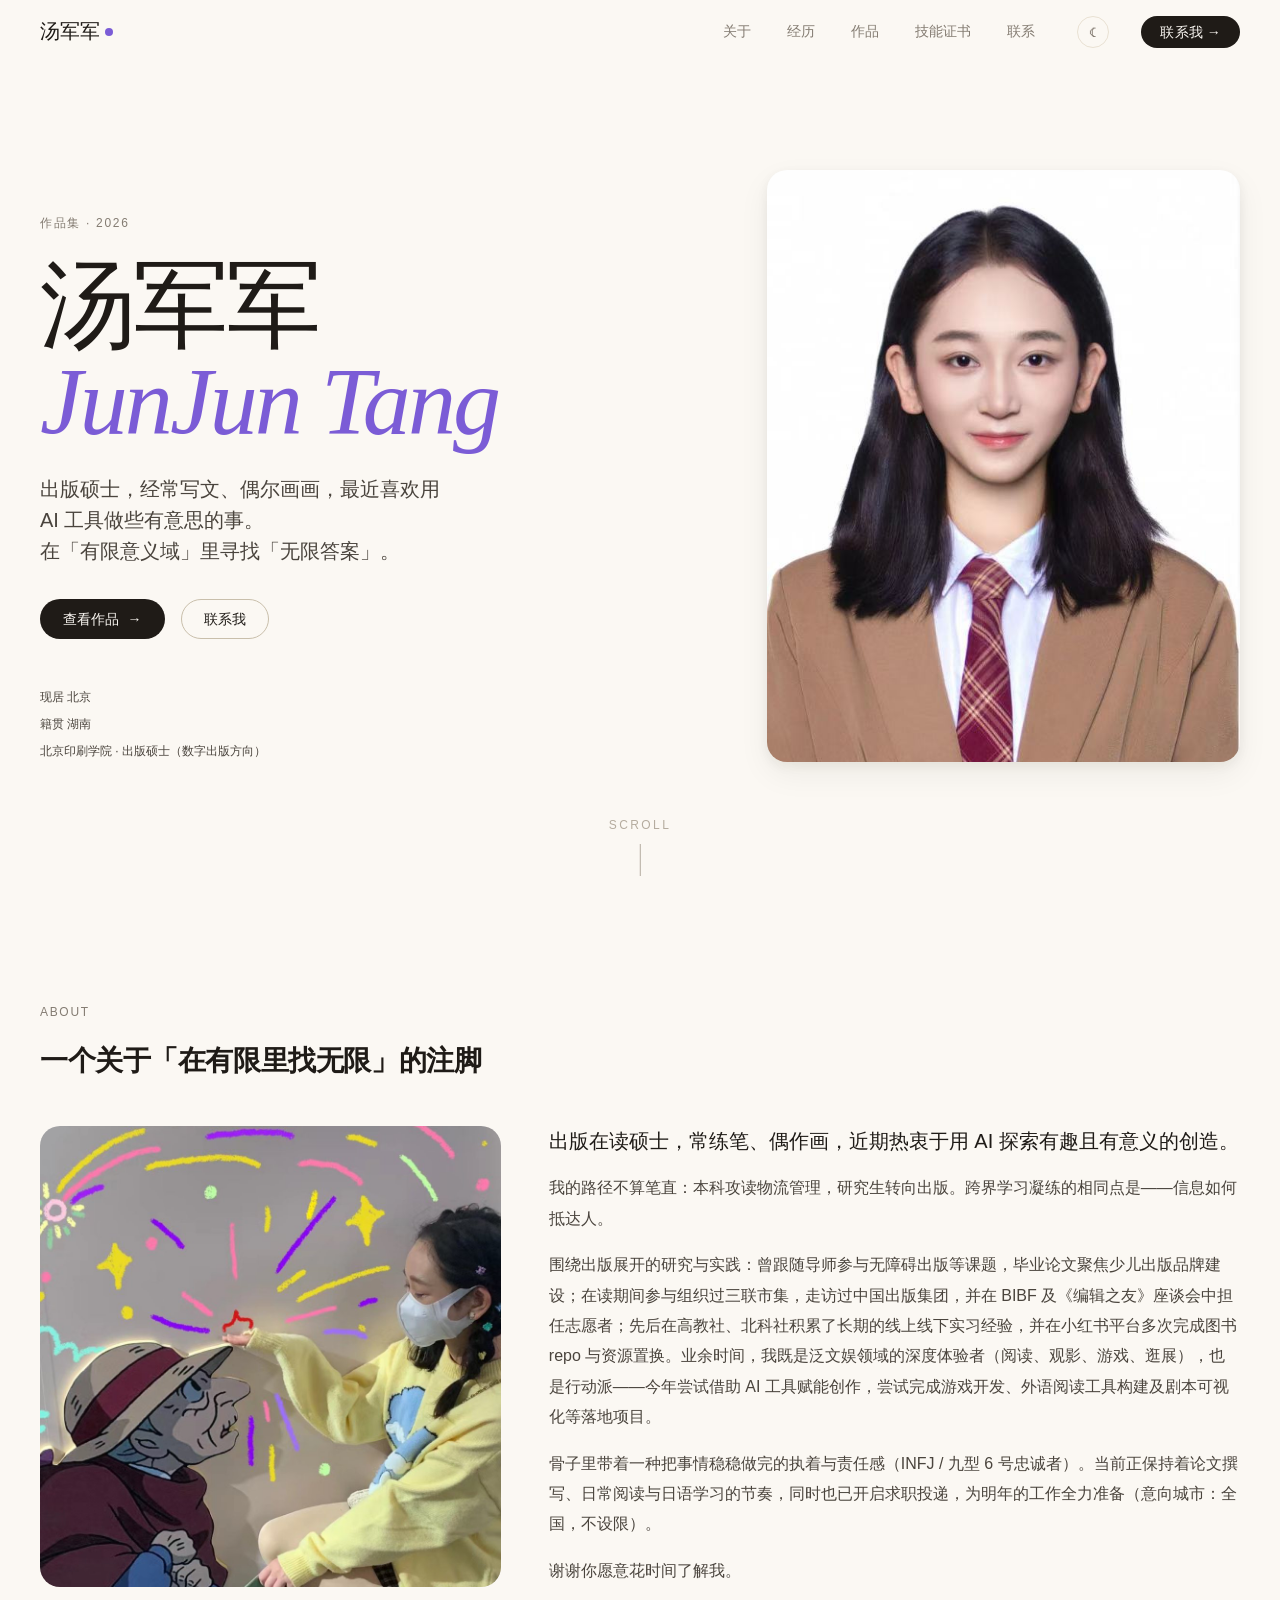
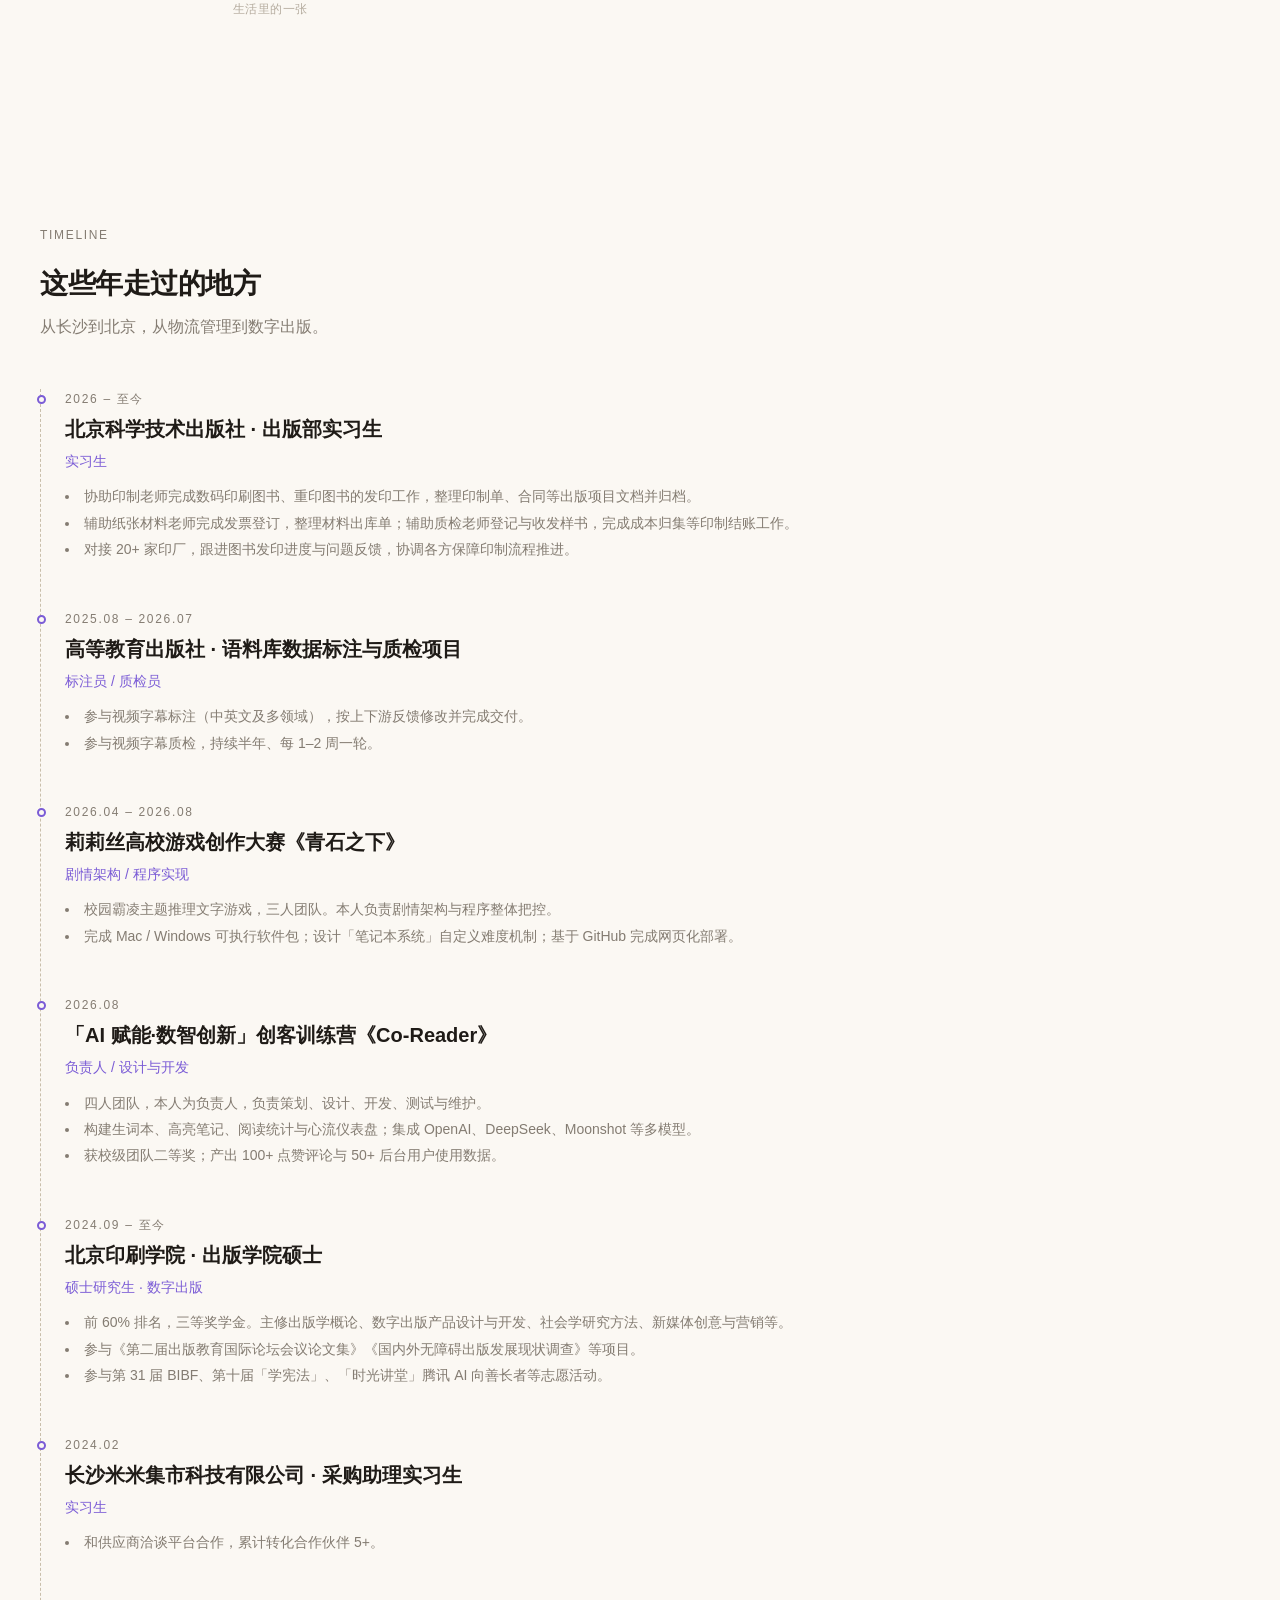
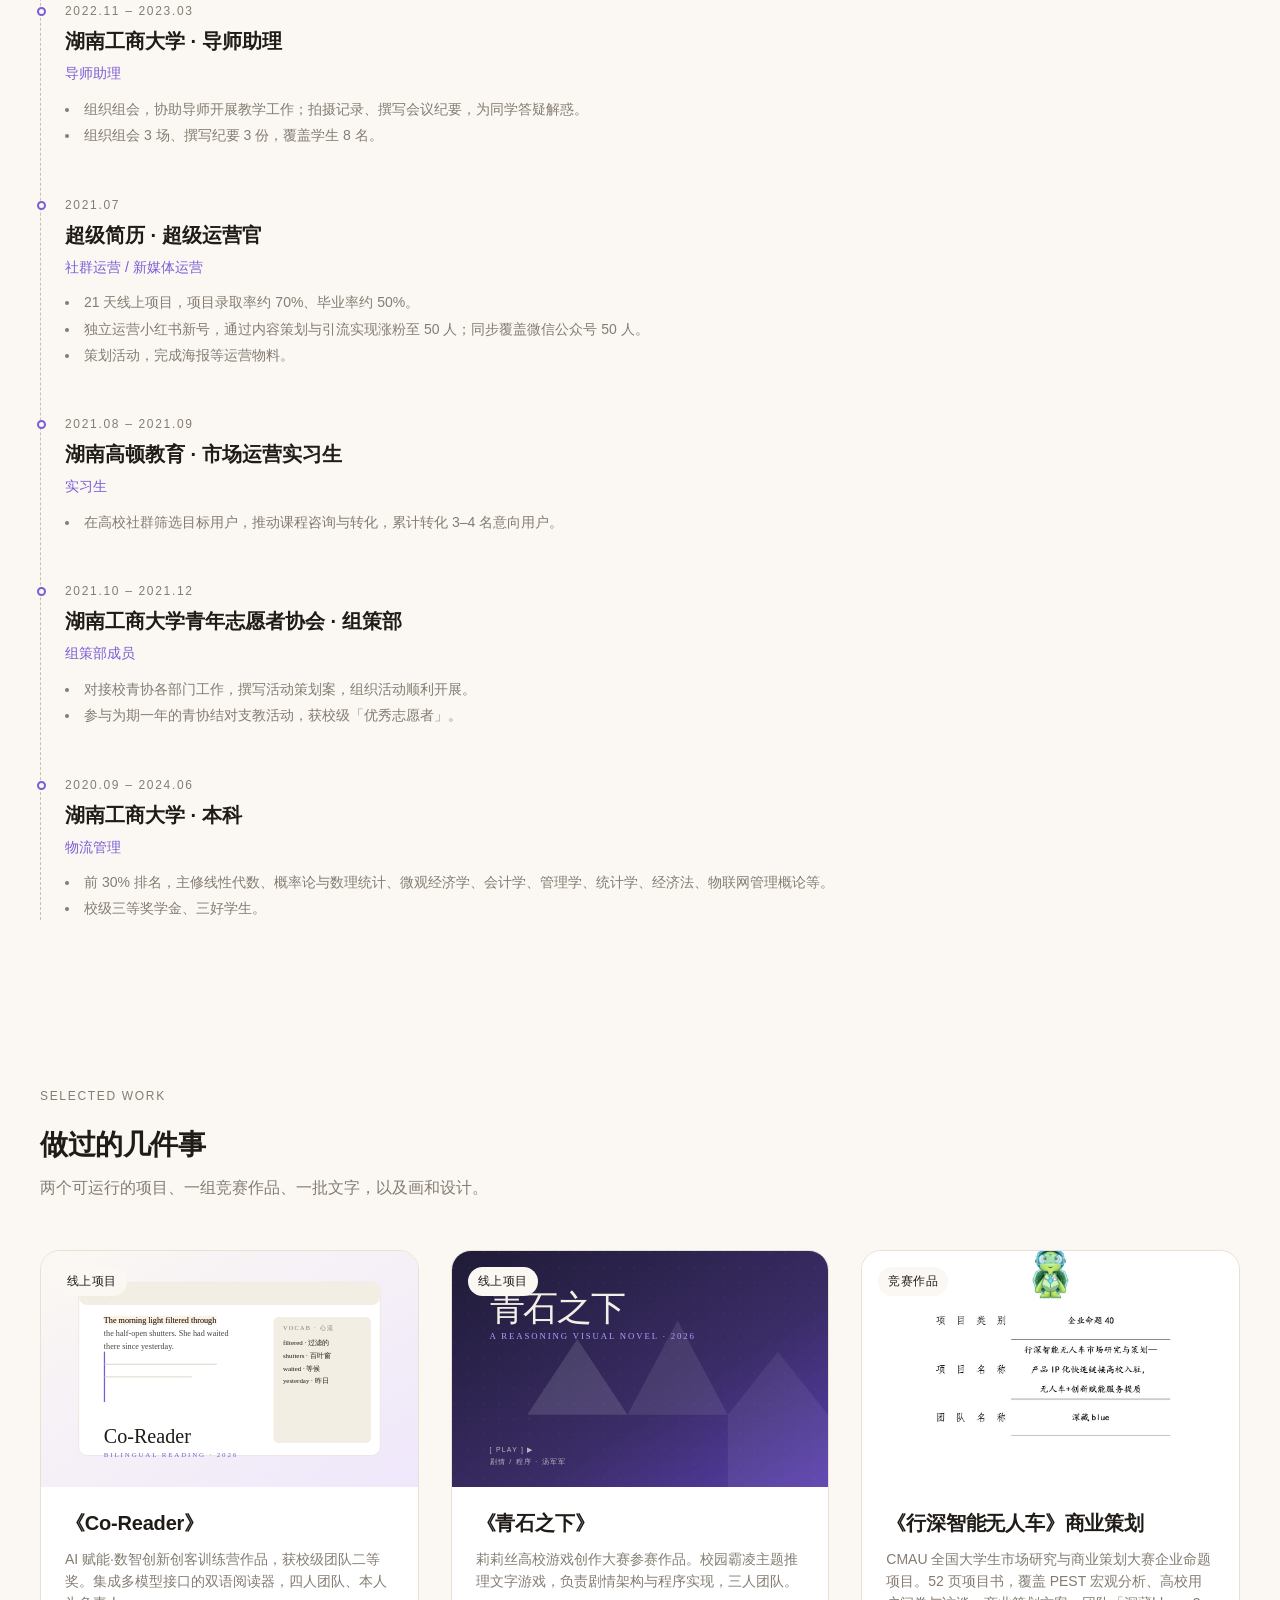
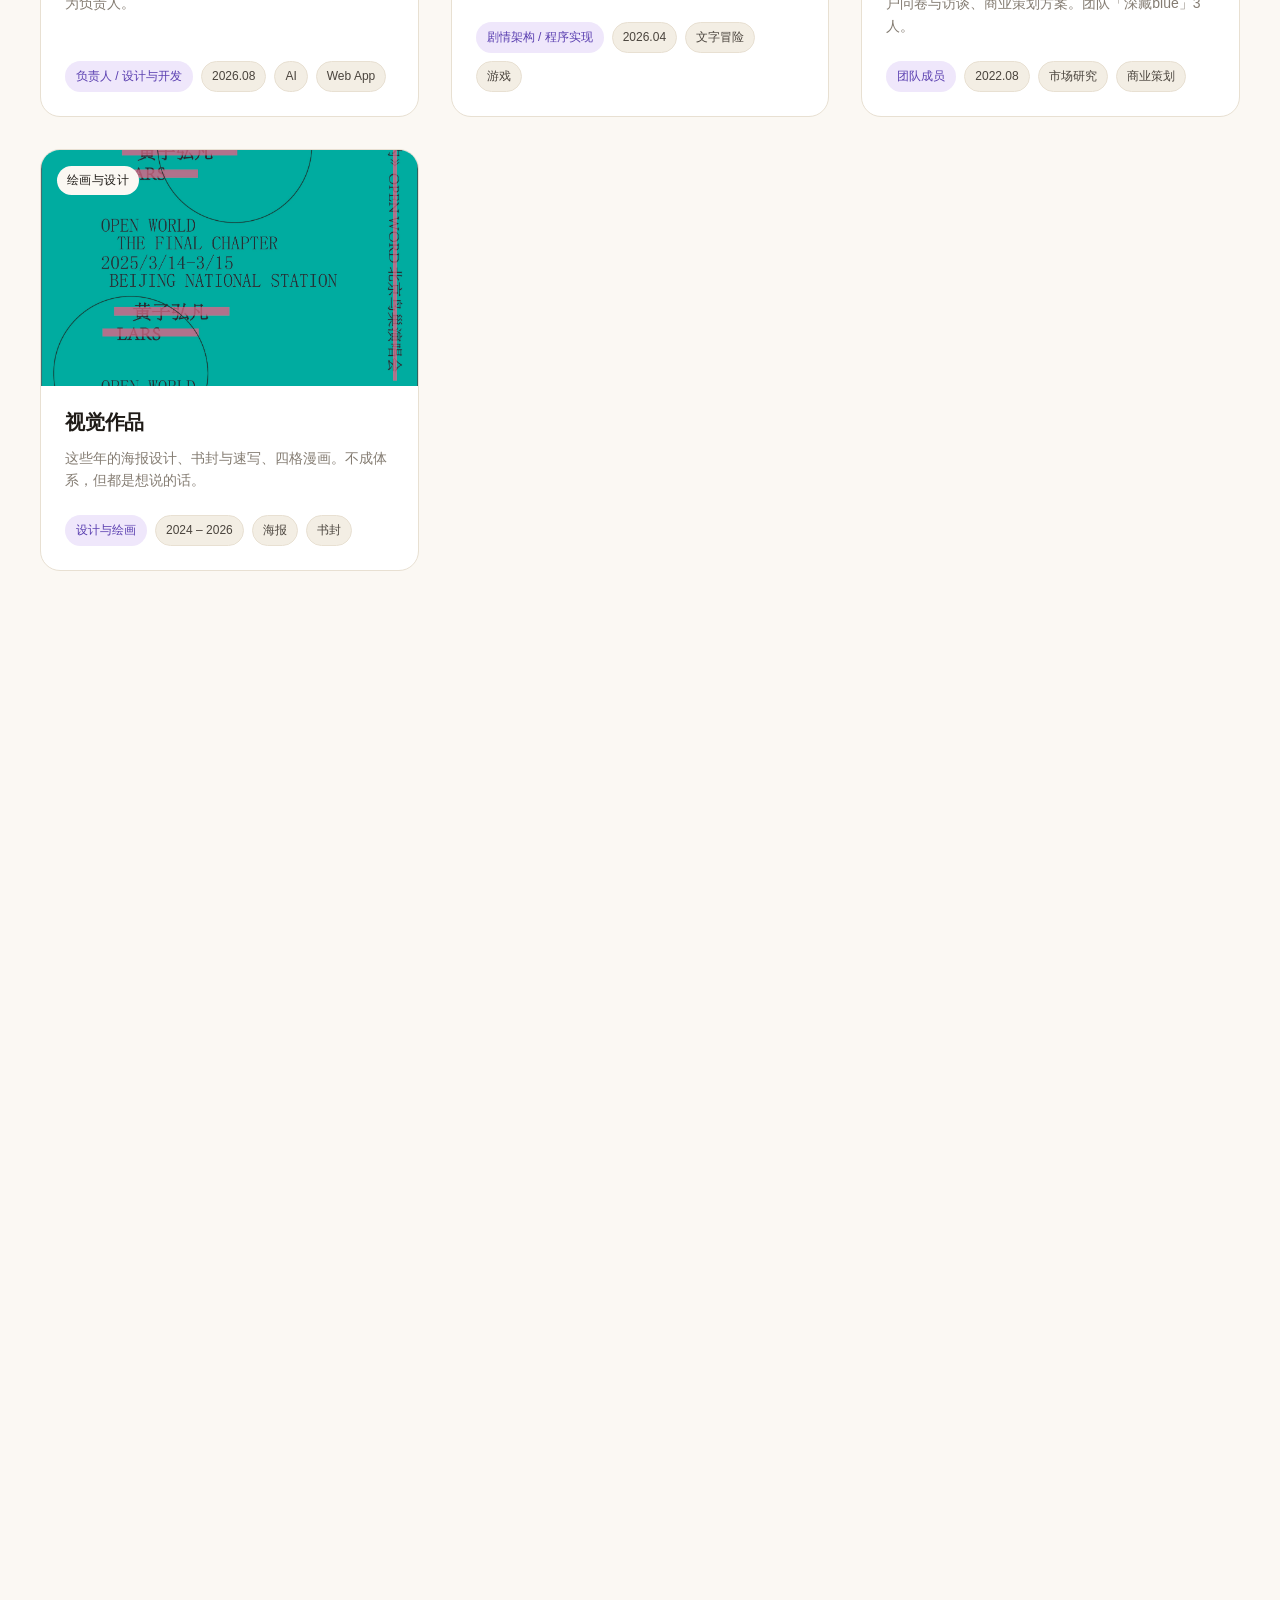
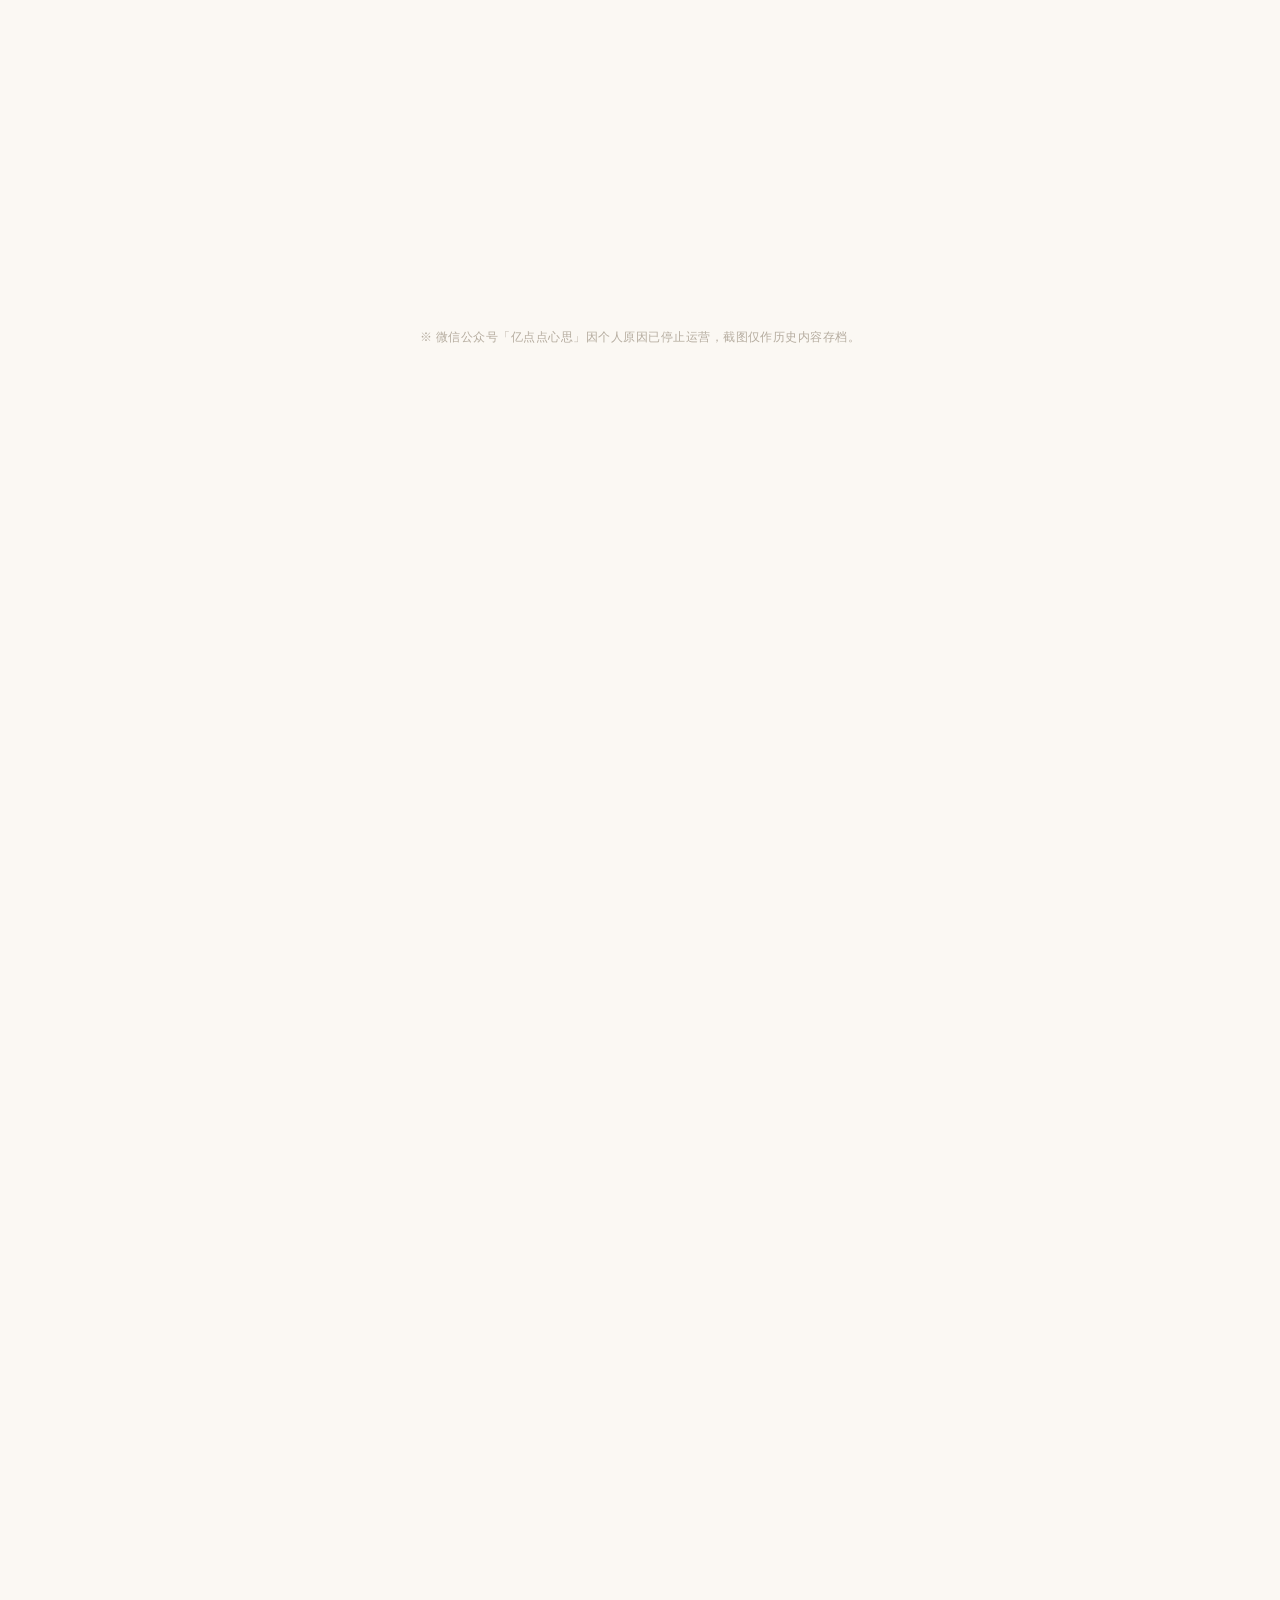
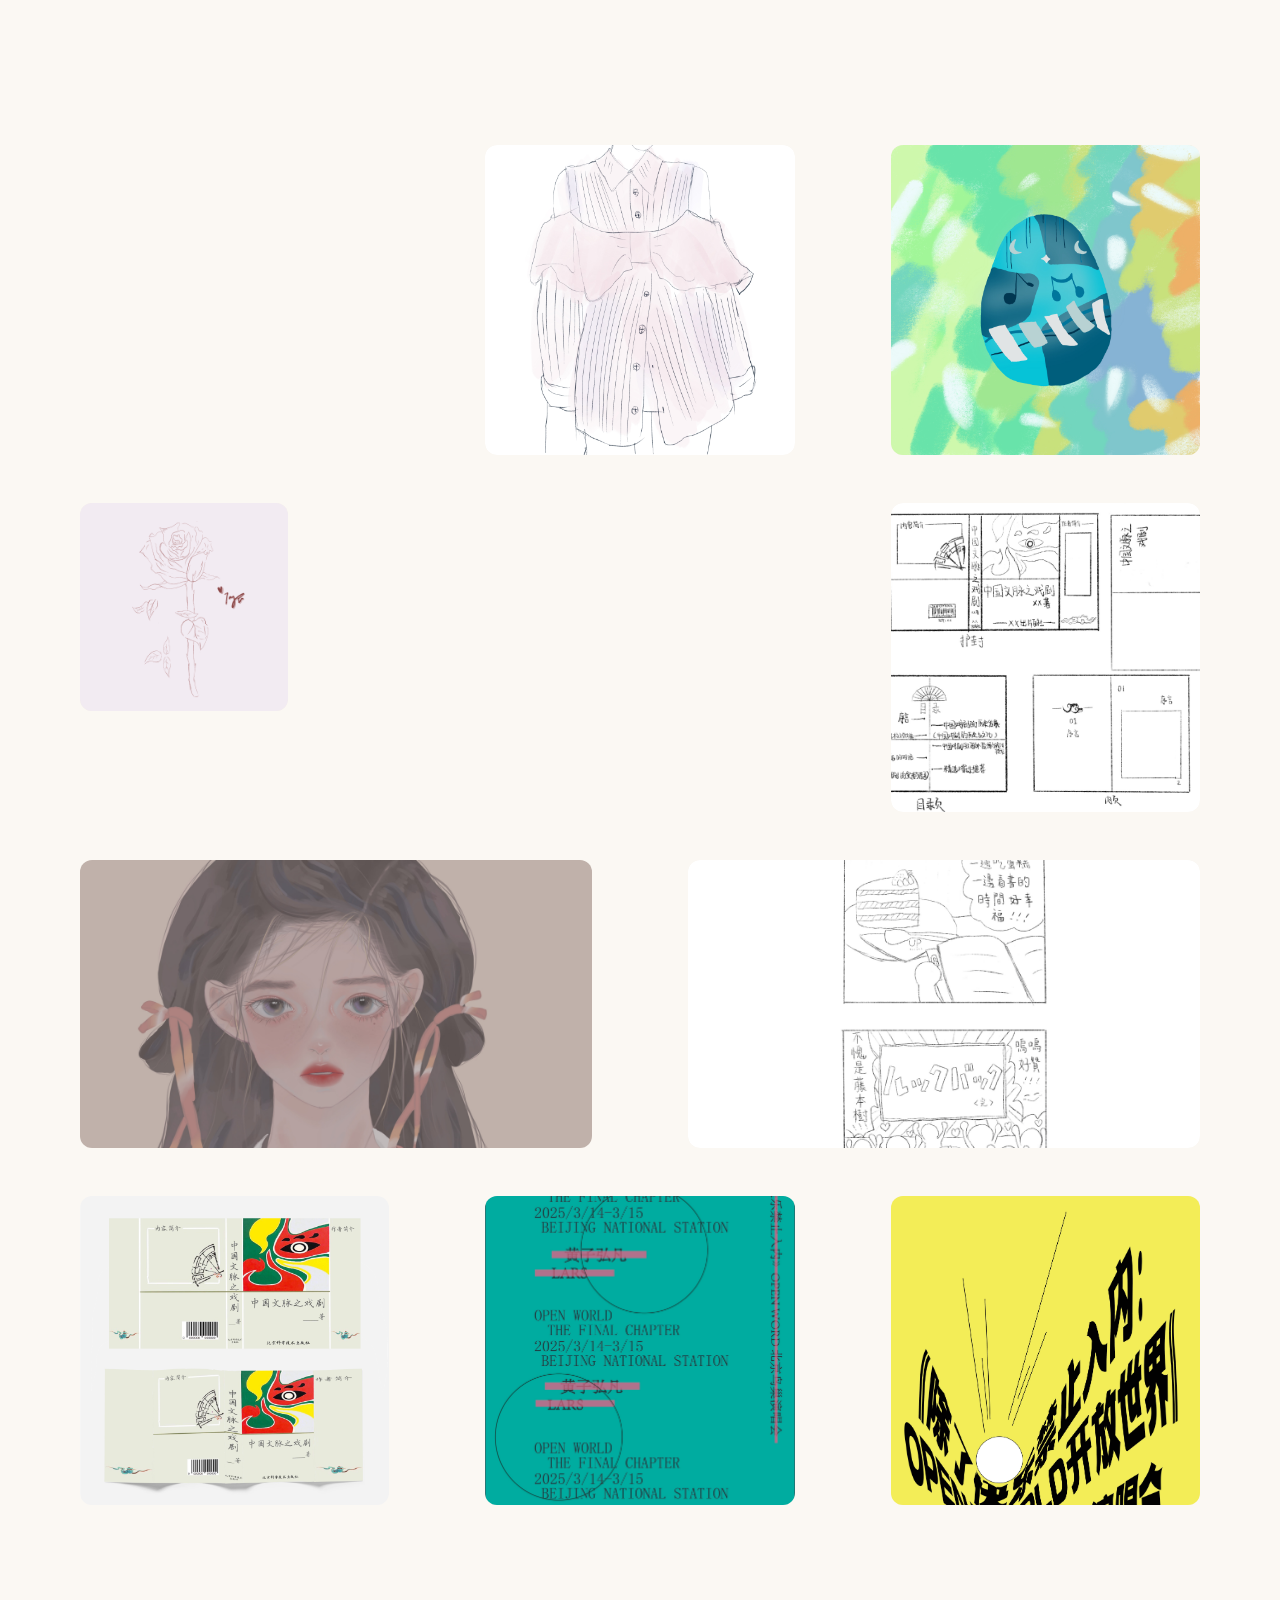
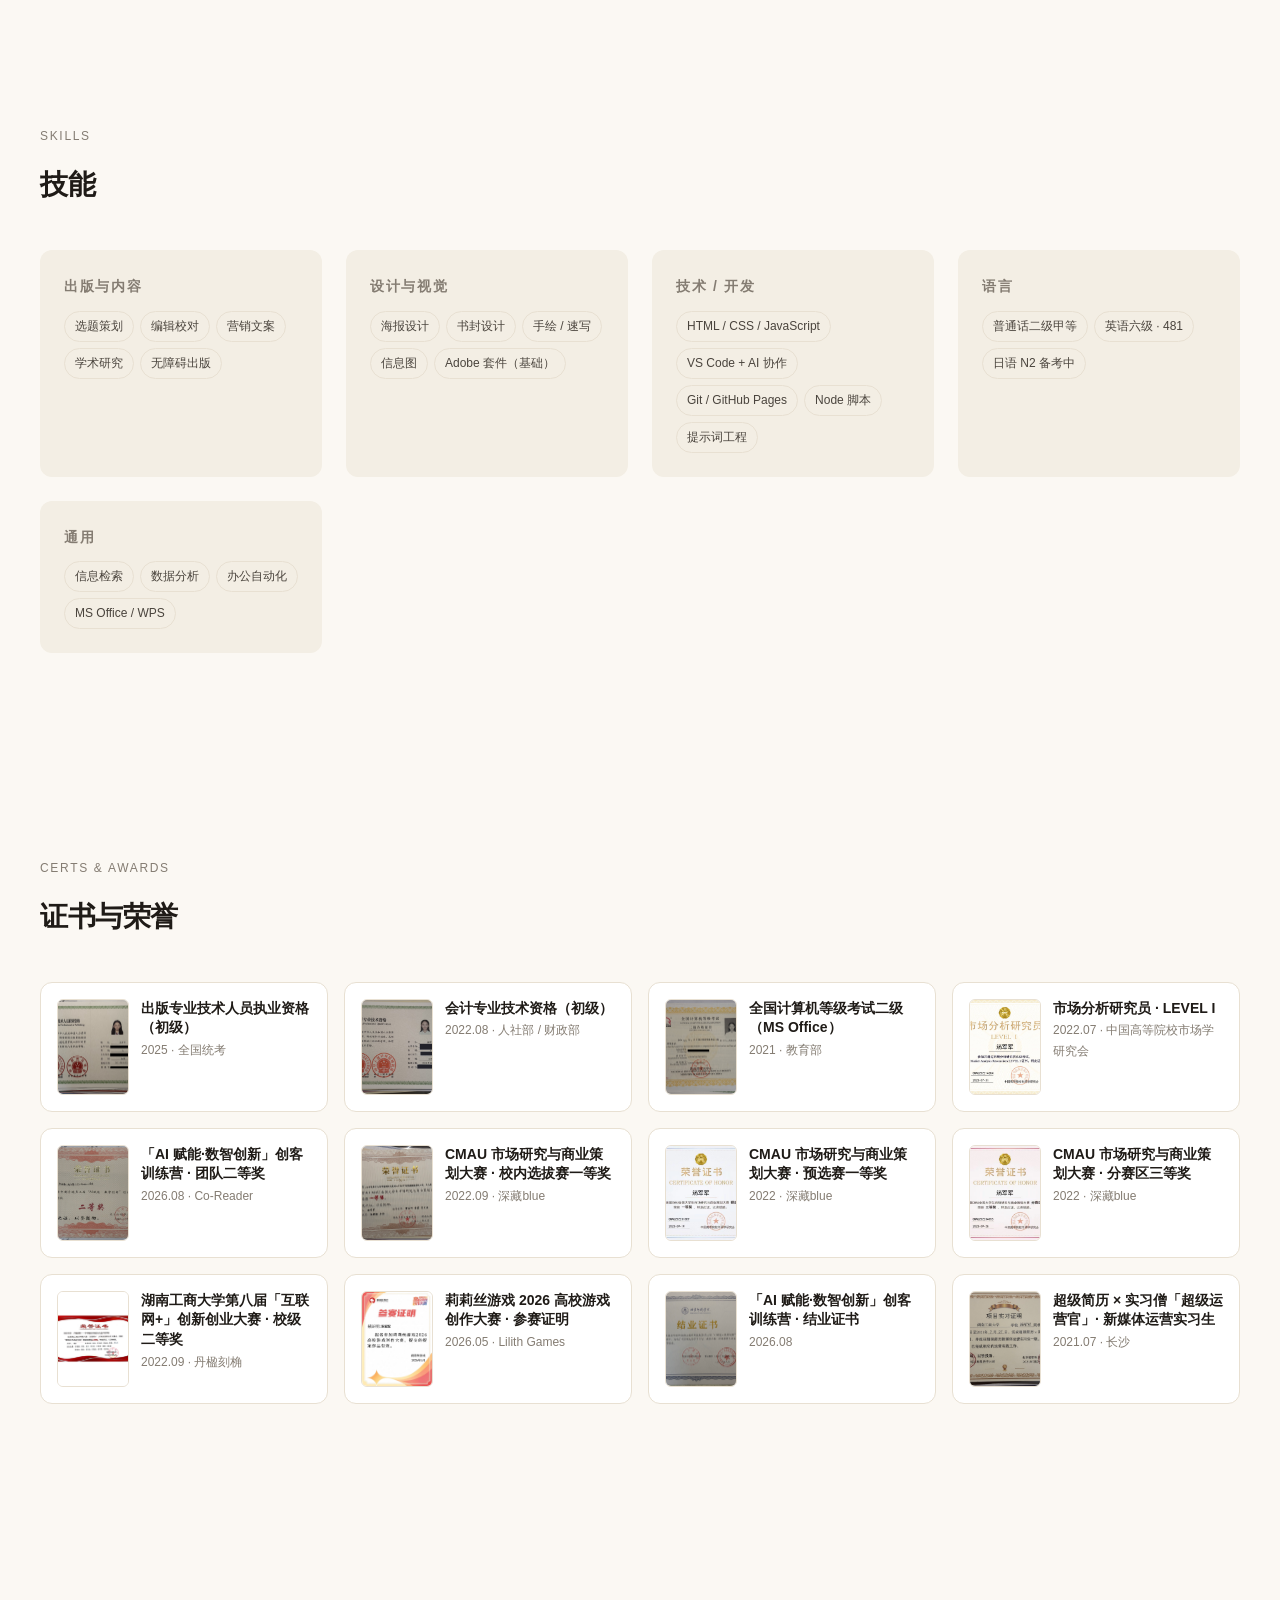
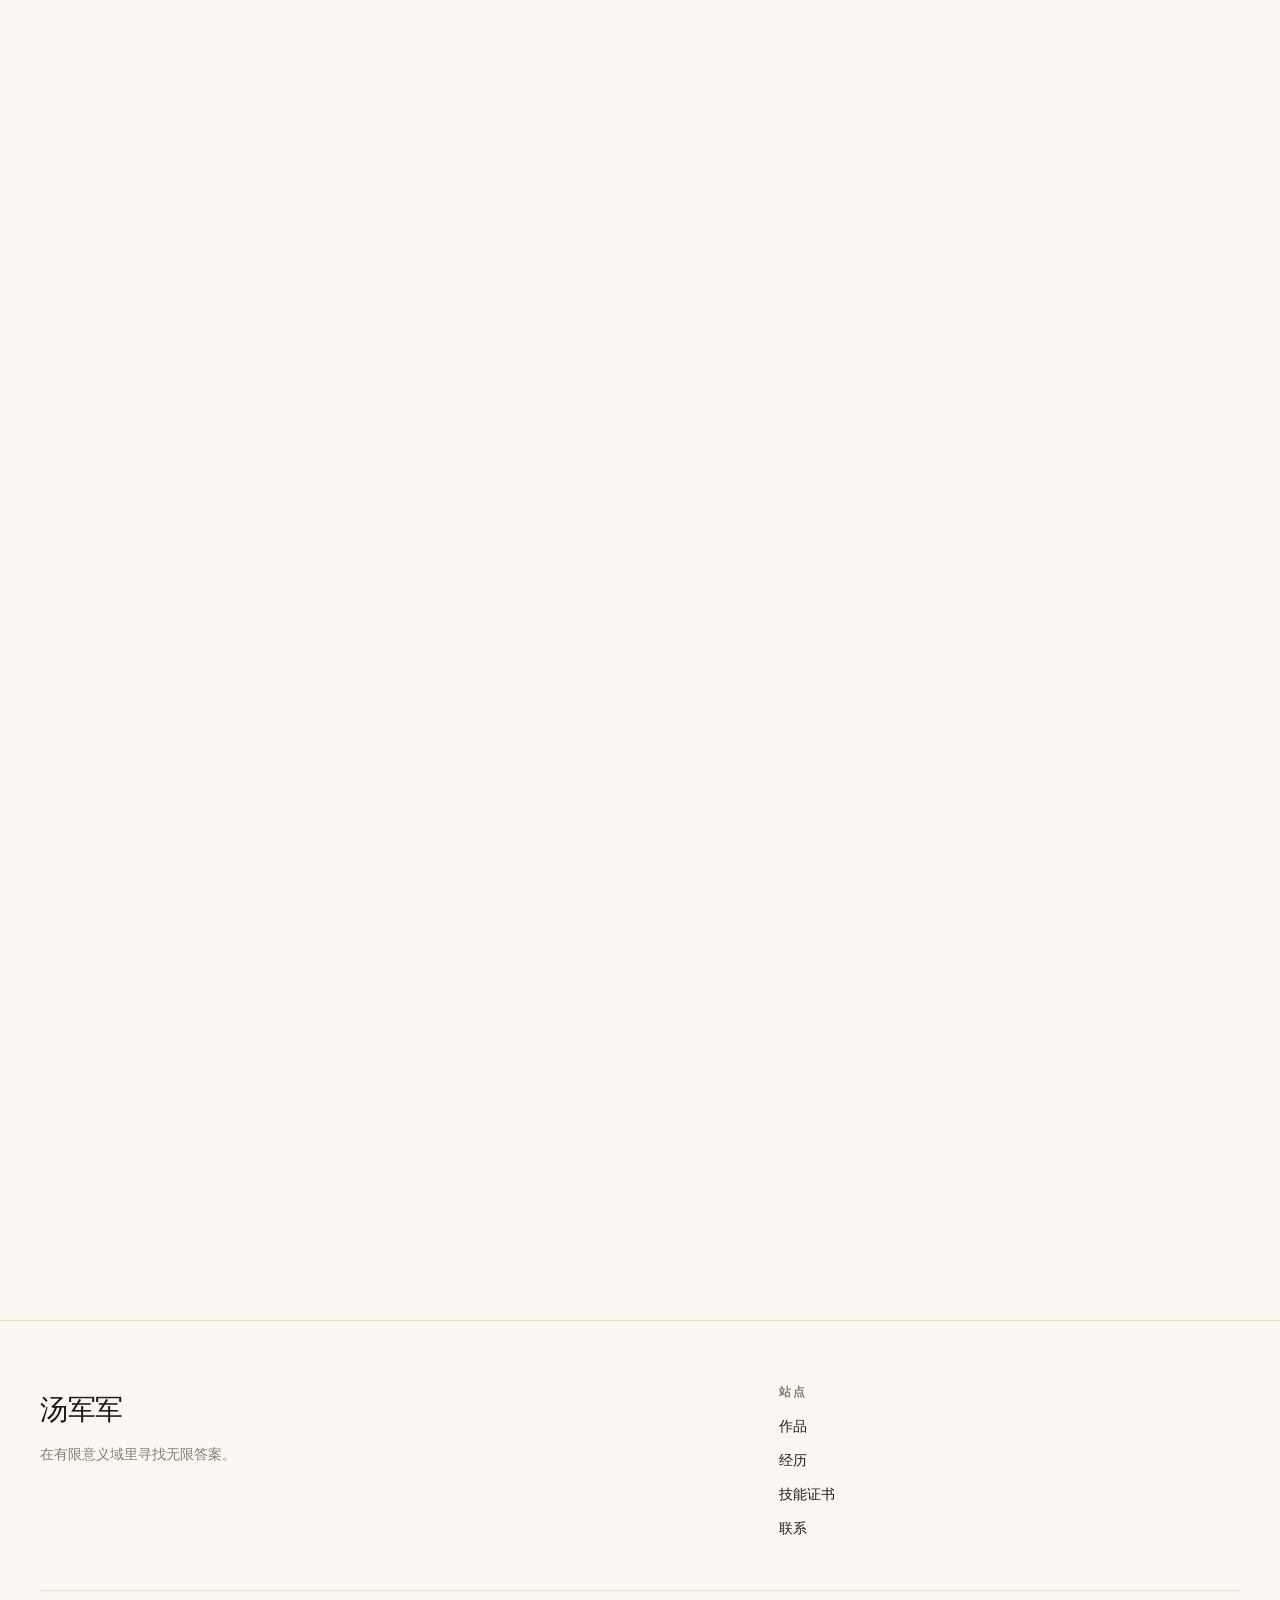
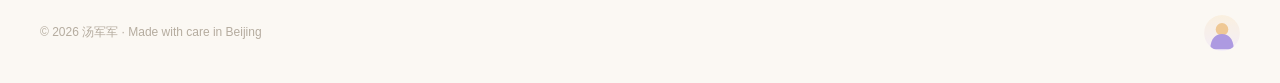
==== commit fab0cd4a: "content: 页脚去重、About 文案更新、志愿者时间改学年格式、删除小红书粉丝灰字 - index.html: 删除页脚重复的「联系」列（邮箱/电话/GitHub/小红书/公众号），联系信息统" ====
--- a/index.html
+++ b/index.html
@@ -225,7 +225,7 @@
           <div class="contact__row">
             <dt>小红书</dt>
             <dd>
-              <a href="https://xhslink.cn/o/90cUq6Ve3BG" target="_blank" rel="noopener">Megalomaniac（667132593）<span style="color:var(--ink-faint);font-size:var(--fs-12)"> · 125 粉丝 · 5239 获赞与收藏</span></a>
+              <a href="https://xhslink.cn/o/90cUq6Ve3BG" target="_blank" rel="noopener">Megalomaniac（667132593）</a>
             </dd>
           </div>
           <div class="contact__row">
@@ -254,16 +254,6 @@
             <li><a href="#timeline">经历</a></li>
             <li><a href="#skills">技能证书</a></li>
             <li><a href="#contact">联系</a></li>
-          </ul>
-        </div>
-        <div class="footer__col">
-          <h4>联系</h4>
-          <ul>
-            <li><a href="mailto:1934378847@qq.com" data-copy-email data-email="1934378847@qq.com">1934378847@qq.com</a></li>
-            <li><a href="tel:18817134052">18817134052（同微信）</a></li>
-            <li><a href="https://github.com/jt1934378847-bot" target="_blank" rel="noopener">GitHub</a></li>
-            <li><a href="https://xhslink.cn/o/90cUq6Ve3BG" target="_blank" rel="noopener">小红书 Megalomaniac</a></li>
-            <li>公众号 亿点点心思（已停止运营）</li>
           </ul>
         </div>
       </div>
--- a/assets/css/components.css
+++ b/assets/css/components.css
@@ -849,7 +849,8 @@
 }
 .footer__inner {
   display: grid;
-  grid-template-columns: 1.5fr 1fr 1fr;
+  /* 页脚现为「品牌 + 站点导航」两组，联系信息统一收在 #contact 区，避免重复 */
+  grid-template-columns: 1.5fr 1fr;
   gap: var(--space-12);
   align-items: start;
 }
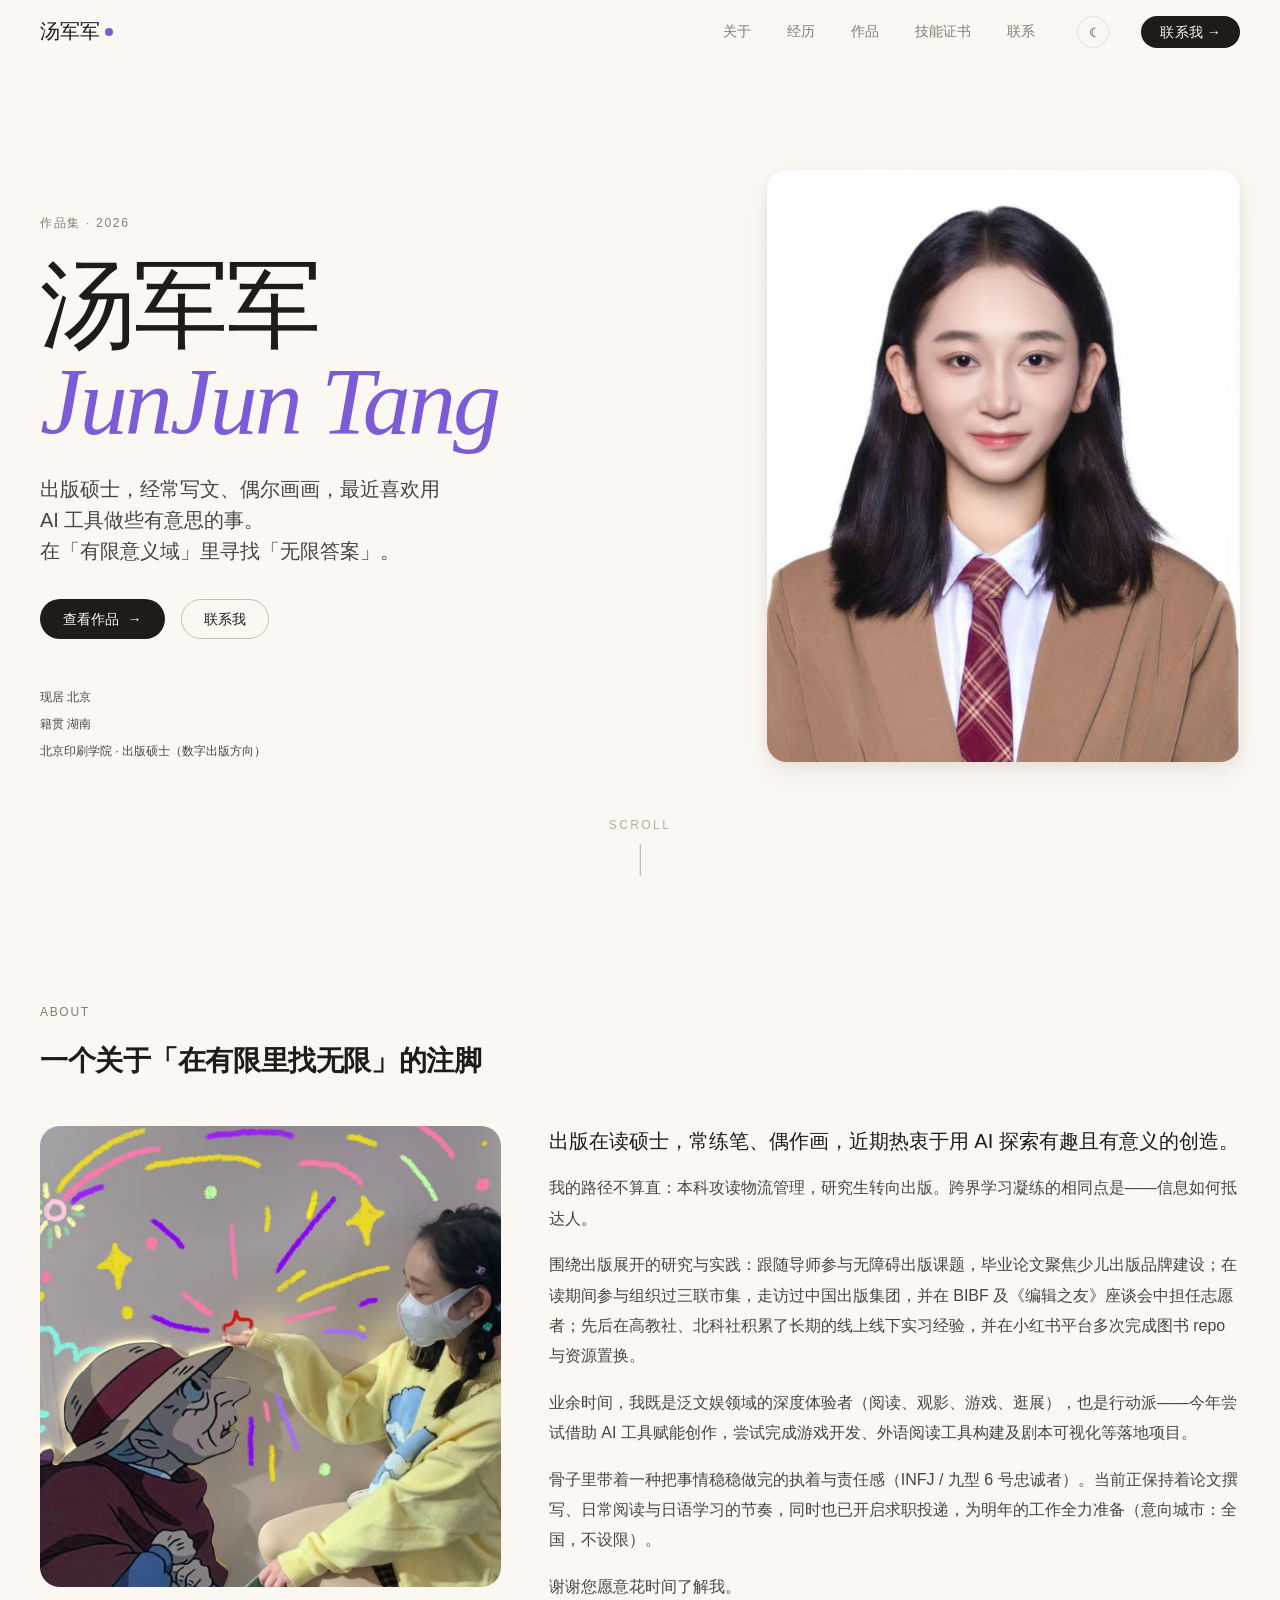
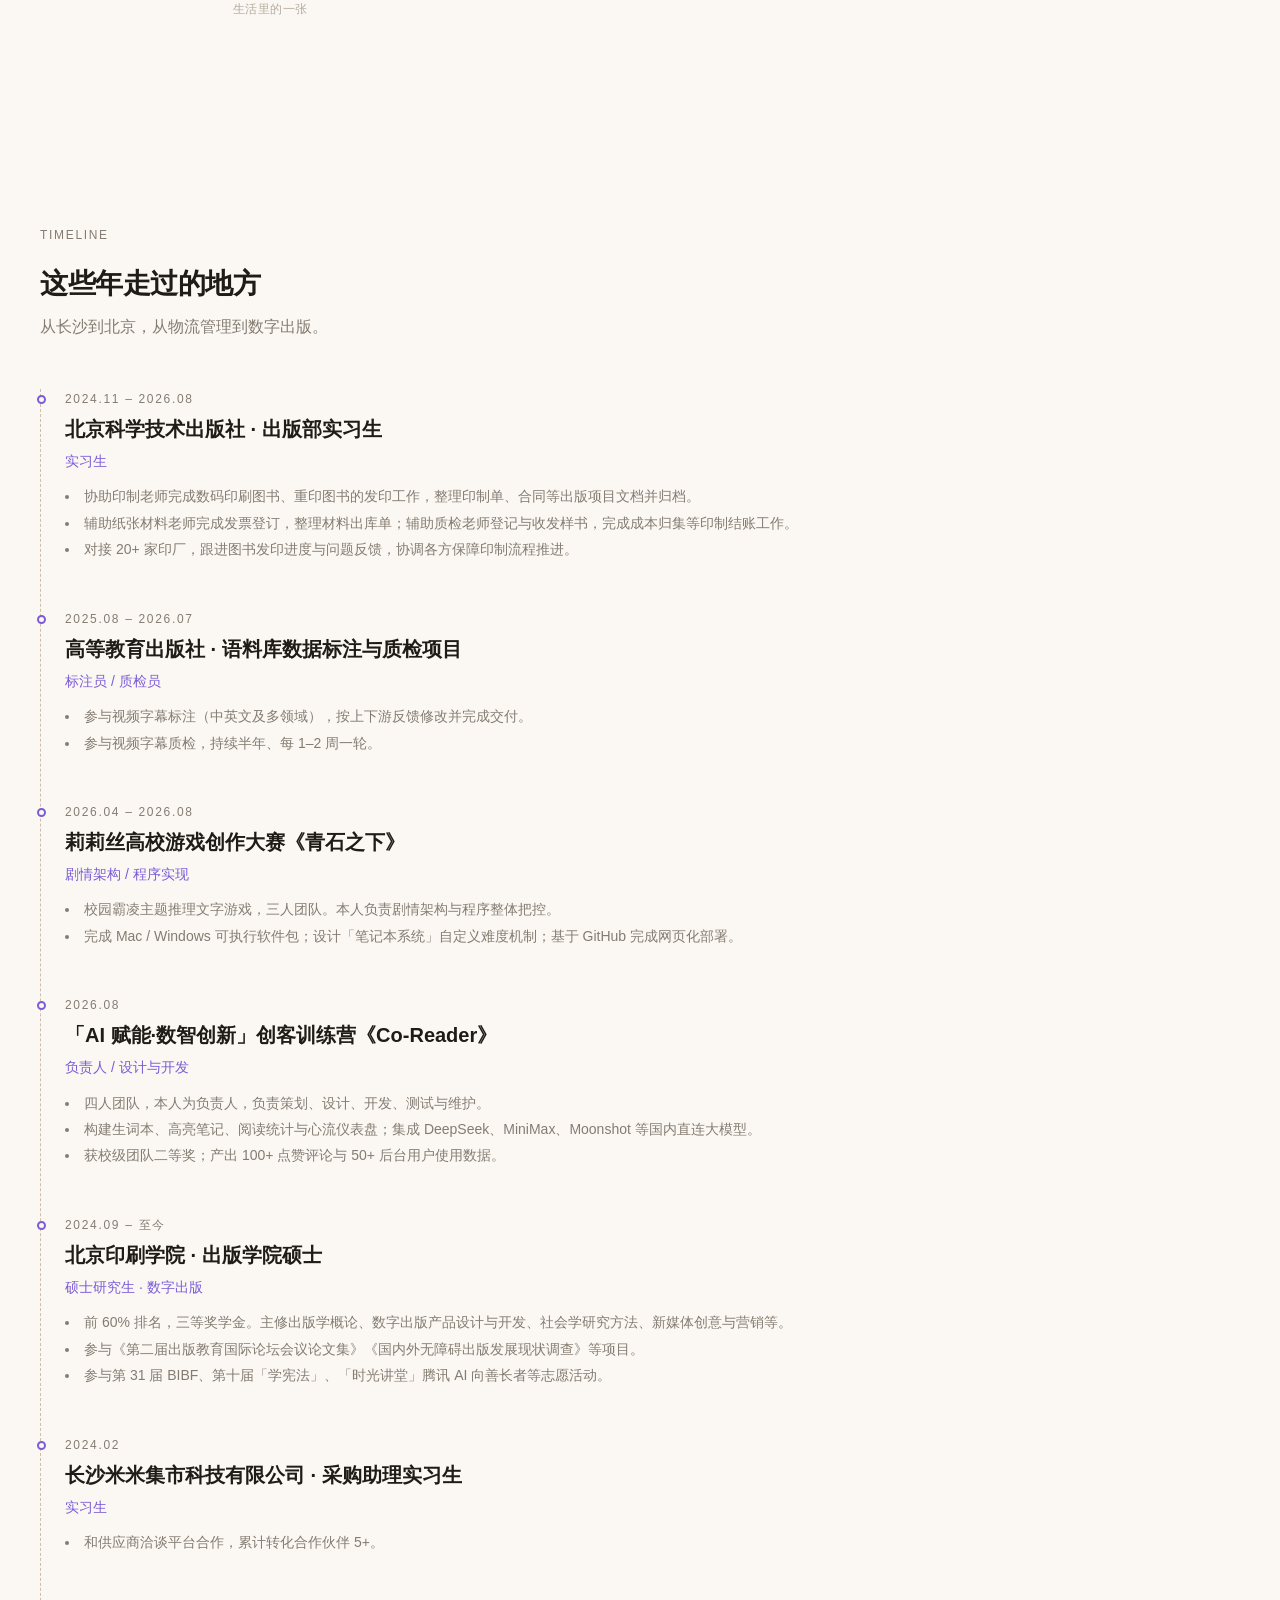
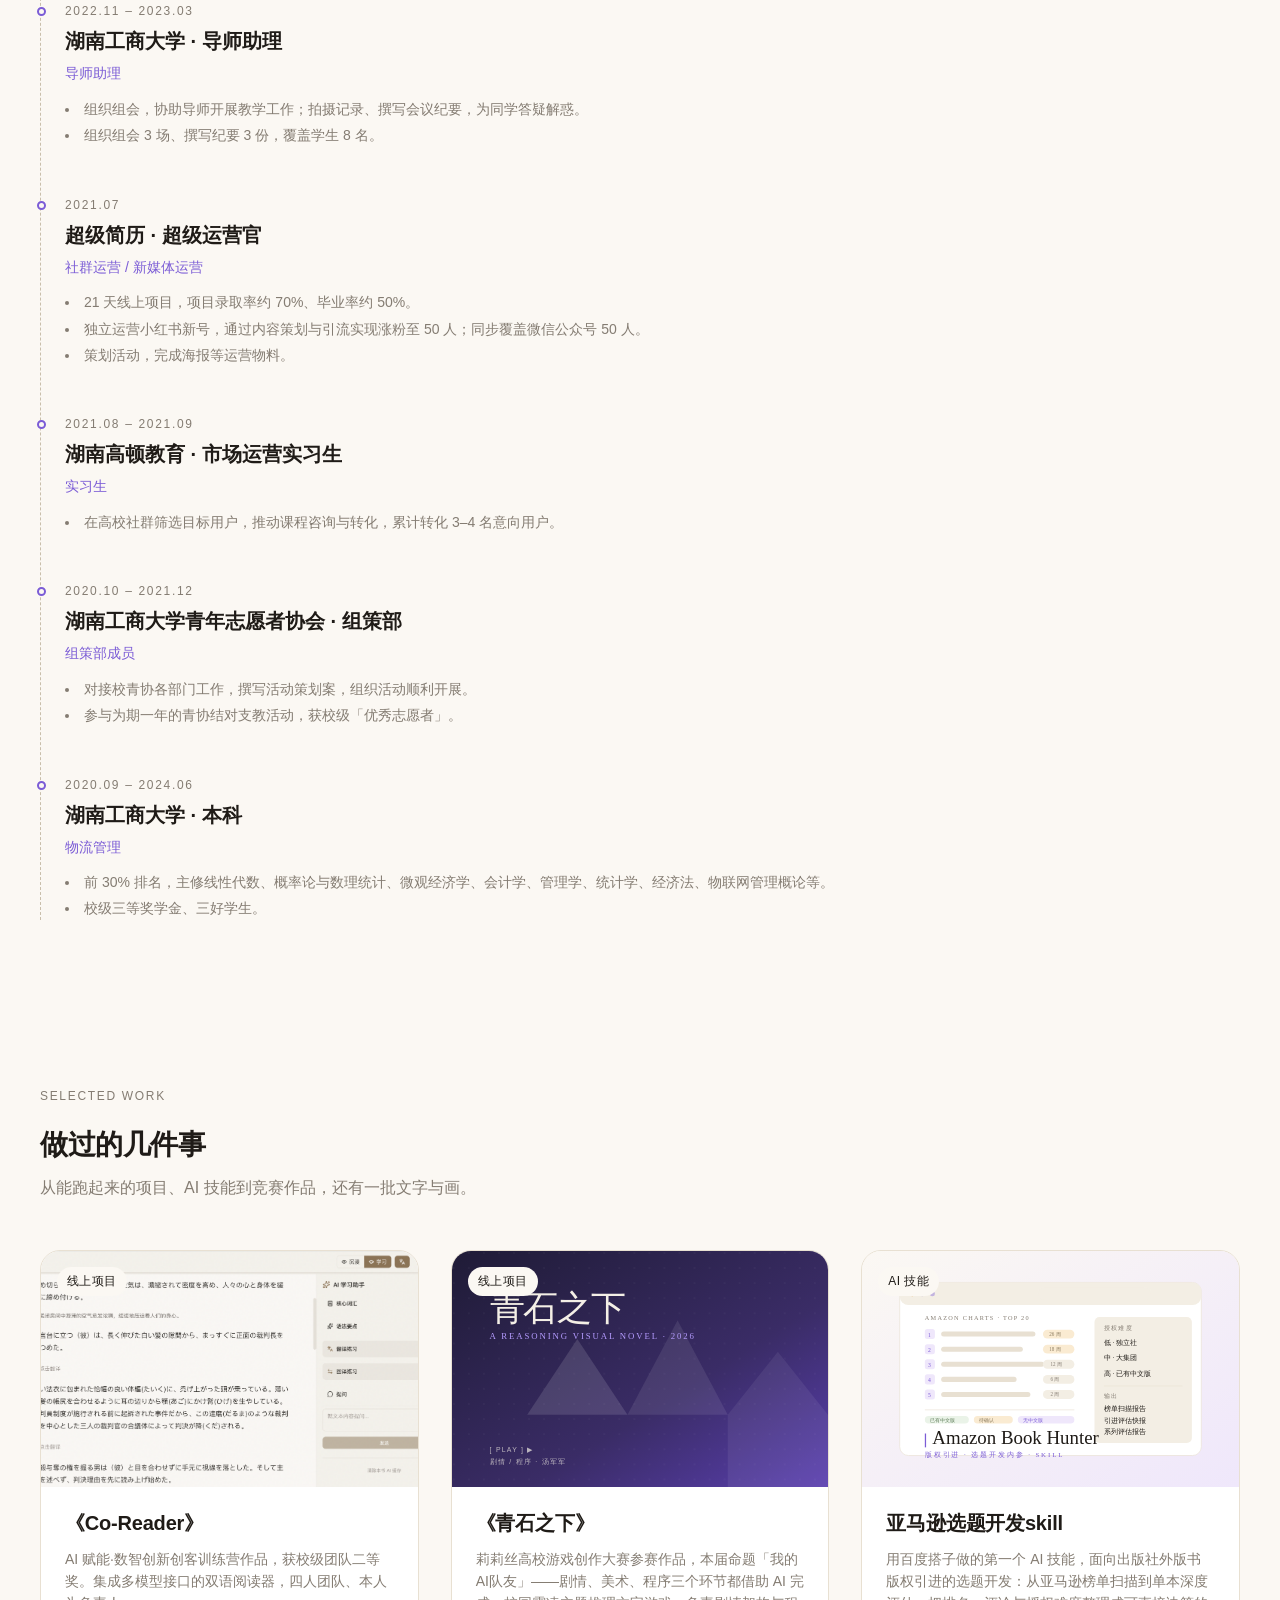
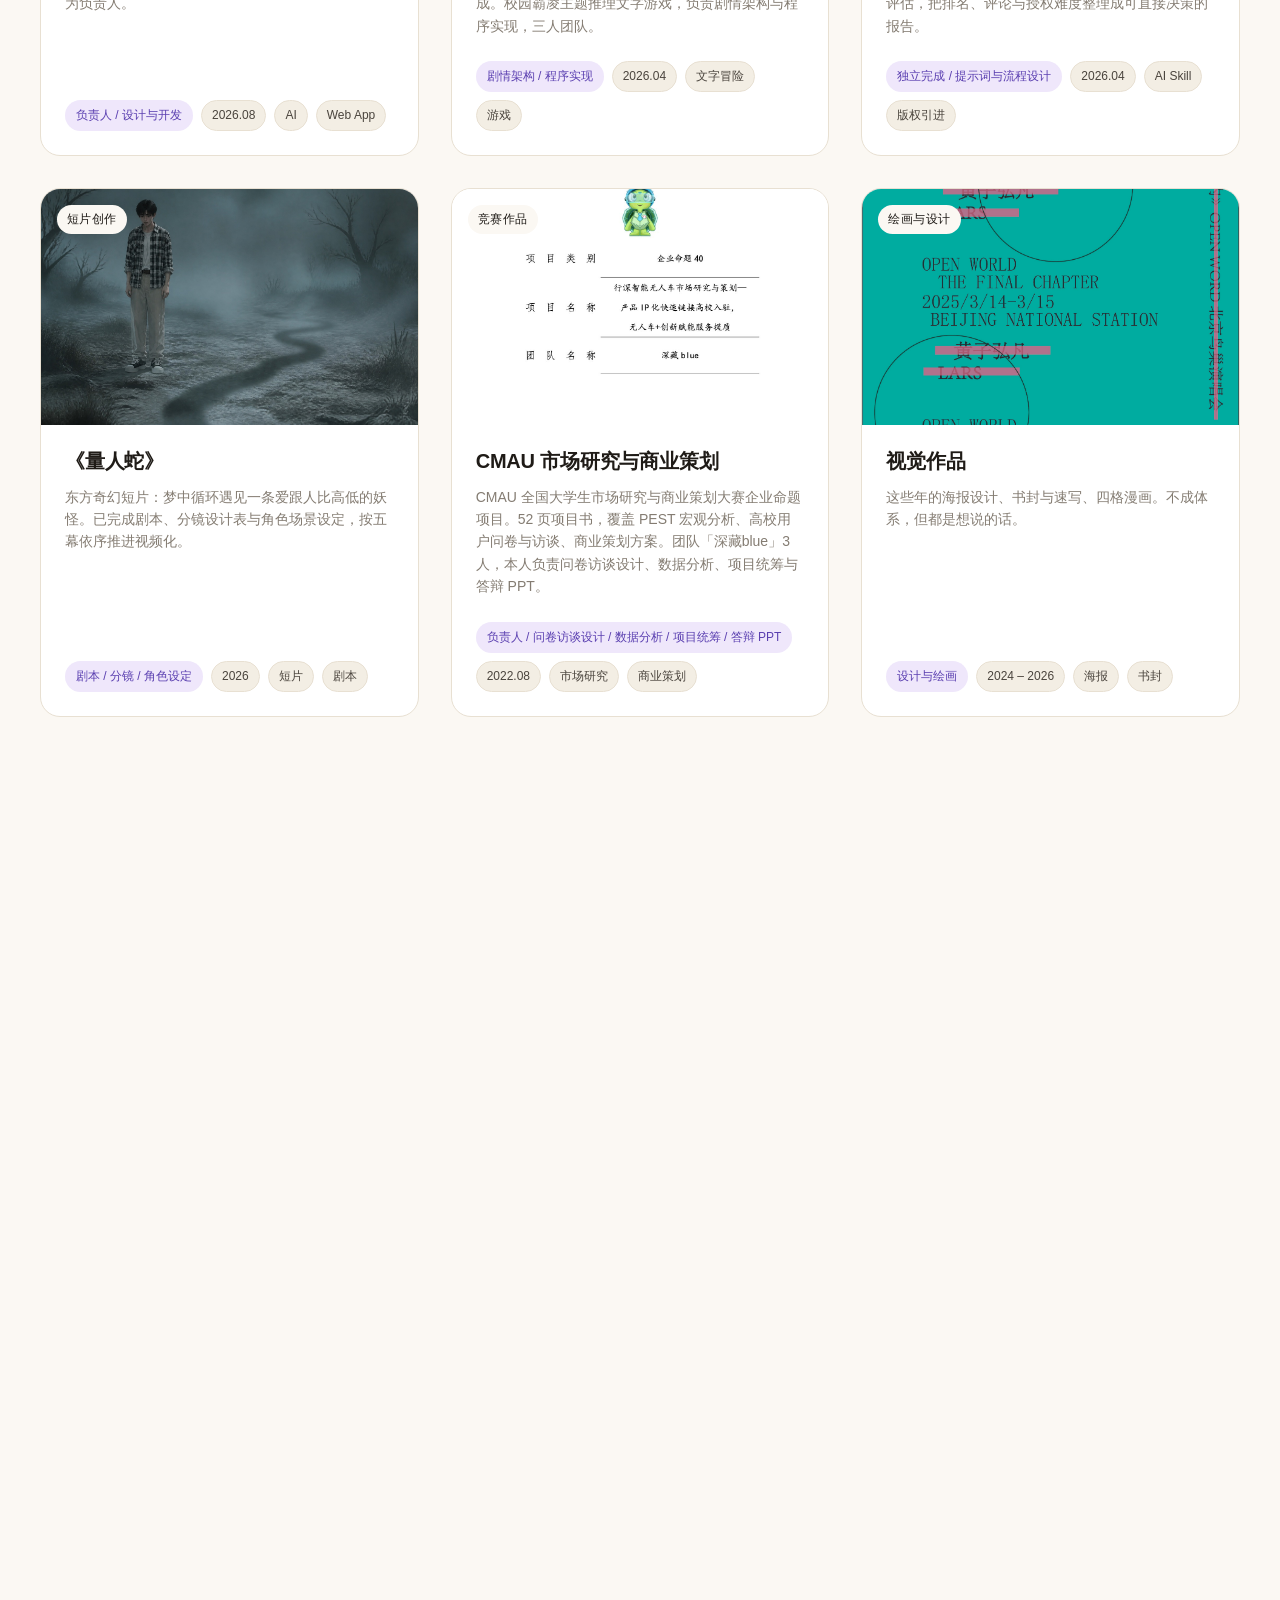
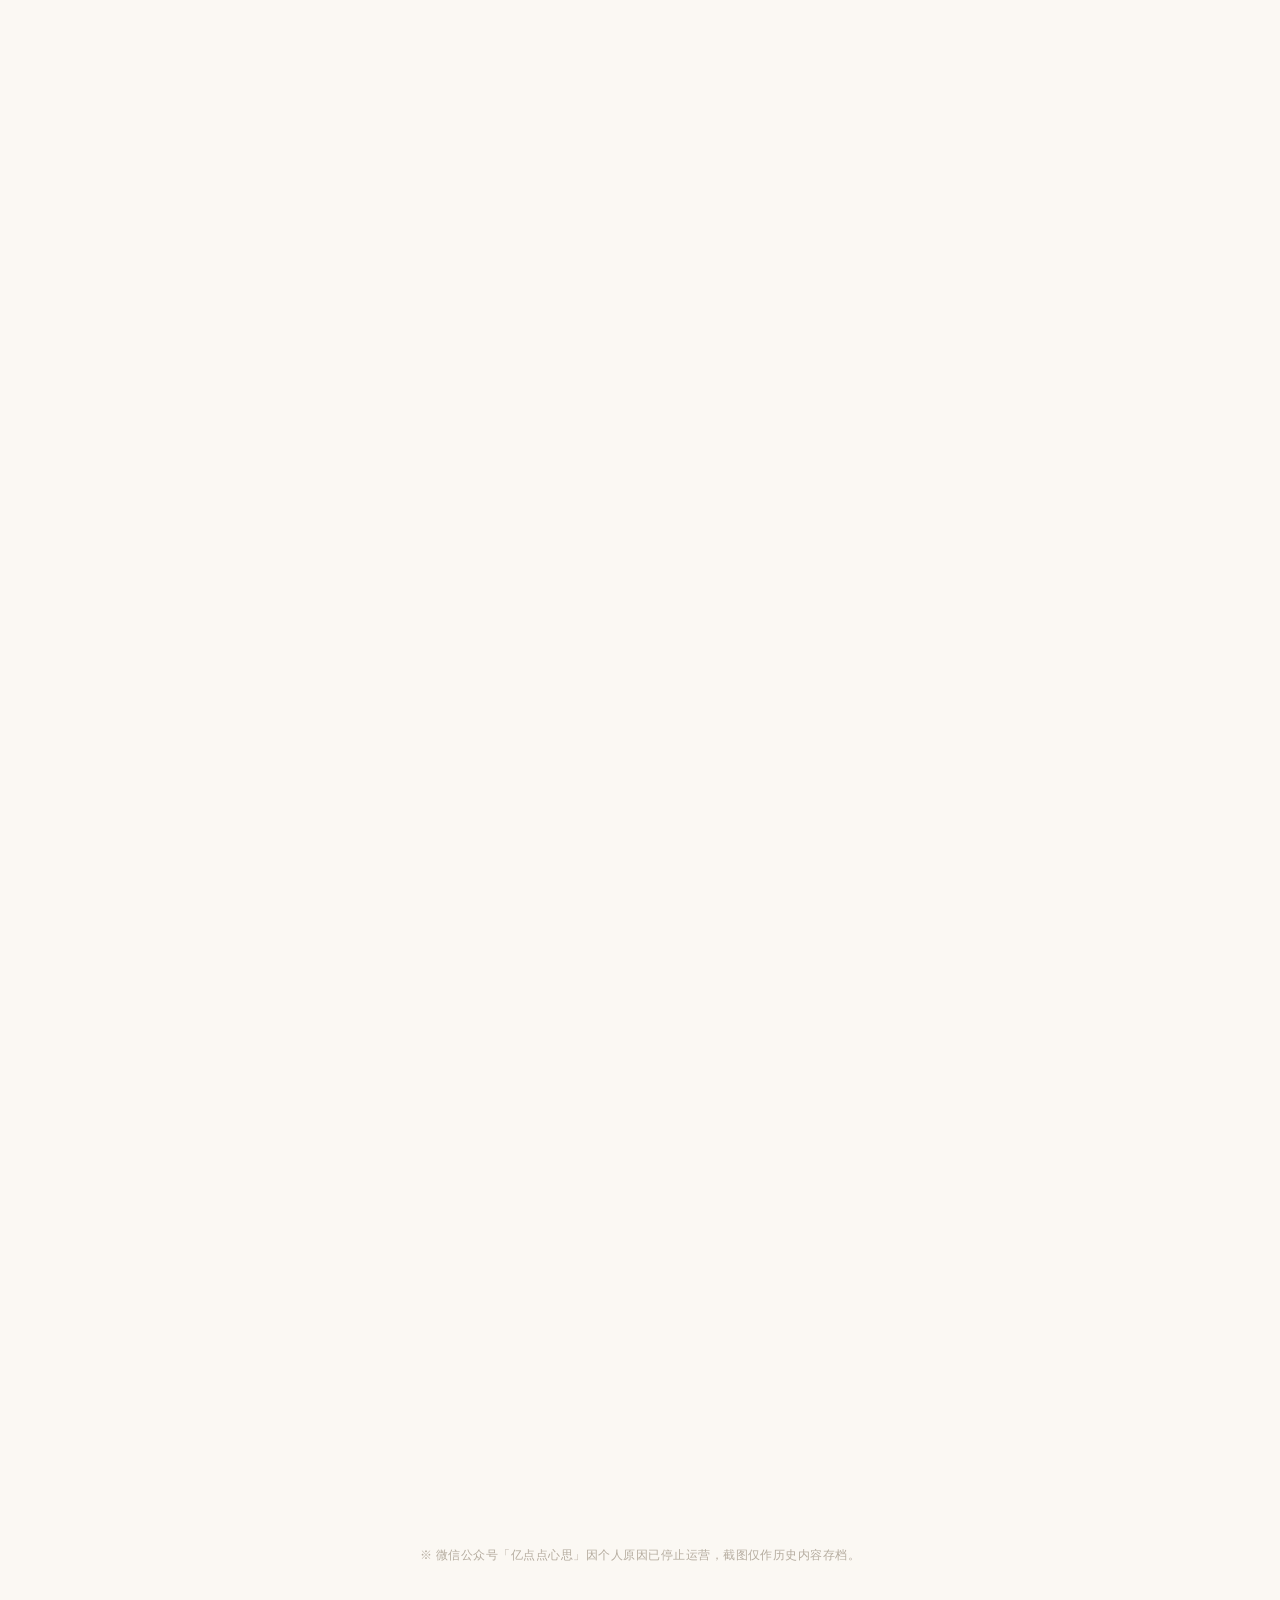
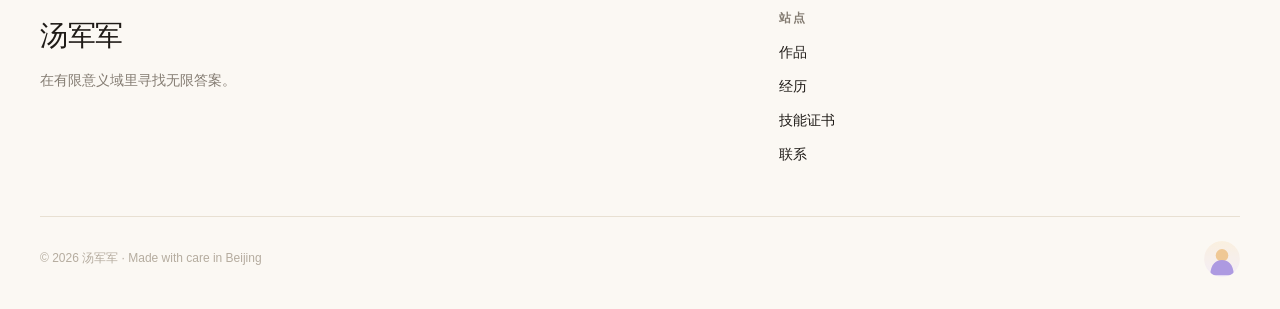
==== commit d6c871ea: "content: 新增三个作品页；画廊改原始比例瀑布流；CMAU 标注负责人；青石之下补 AI 命题 - 新增《量人蛇》、CMAU 市场研究与商业策划、亚马逊选题开发skill 详情页与封面 - 《C" ====
--- a/index.html
+++ b/index.html
@@ -117,7 +117,7 @@
       <div class="section__head reveal">
         <span class="eyebrow">SELECTED WORK</span>
         <h2 class="title">做过的几件事</h2>
-        <p class="muted">两个可运行的项目、一组竞赛作品、一批文字，以及画和设计。</p>
+        <p class="muted">从能跑起来的项目、AI 技能到竞赛作品，还有一批文字与画。</p>
       </div>
       <div class="works" data-featured></div>
     </div>
@@ -154,9 +154,9 @@
       <div class="section__head reveal">
         <span class="eyebrow">VISUAL</span>
         <h2 class="title">画过的与设计过的</h2>
-        <p class="muted">点击进入灯箱查看大图。</p>
-      </div>
-      <div class="gallery" data-gallery></div>
+        <p class="muted">随便画画 · 四格漫画 · 书封设计 · 海报设计</p>
+      </div>
+      <div class="gallery gallery--flow" data-gallery></div>
     </div>
   </section>
 
--- a/assets/css/components.css
+++ b/assets/css/components.css
@@ -638,6 +638,27 @@
   }
 }
 
+/* 「画过的与设计过的」改为按图片原始比例完整展示的瀑布流 */
+.gallery--flow {
+  display: block;
+  columns: 4;
+  column-gap: var(--space-4);
+}
+.gallery--flow .gallery__item {
+  aspect-ratio: auto;
+  margin: 0 0 var(--space-4);
+  break-inside: avoid;
+}
+.gallery--flow .gallery__item img {
+  height: auto;
+}
+@media (max-width: 768px) {
+  .gallery--flow { columns: 2; }
+}
+@media (max-width: 480px) {
+  .gallery--flow { columns: 1; }
+}
+
 /* ============================ 灯箱 ============================ */
 .lightbox {
   position: fixed;
@@ -822,13 +843,33 @@
 }
 
 /* ============================ 自媒体 ============================ */
+/* 横向滚动：卡片固定宽度、可左右拖动，避免 12 张图堆成三行把版面拉长 */
 .social {
-  display: grid;
-  grid-template-columns: repeat(auto-fit, minmax(220px, 1fr));
+  display: flex;
   gap: var(--space-4);
+  overflow-x: auto;
+  overflow-y: hidden;
+  scroll-snap-type: x proximity;
+  scroll-padding-inline: var(--space-2);
+  padding: var(--space-2) var(--space-2) var(--space-6);
+  -webkit-overflow-scrolling: touch;
+  overscroll-behavior-x: contain;
+  scrollbar-width: thin;
+  scrollbar-color: var(--line-strong) transparent;
+}
+.social::-webkit-scrollbar { height: 8px; }
+.social::-webkit-scrollbar-track { background: transparent; }
+.social::-webkit-scrollbar-thumb {
+  background: var(--line-strong);
+  border-radius: 999px;
 }
 .social__item {
+  flex: 0 0 auto;
+  width: clamp(180px, 22vw, 260px);
+  scroll-snap-align: start;
+  /* 统一呈现：所有卡片同宽同高、同一圆角与描边，不再出现个别直角/带白边的样子 */
   border-radius: var(--radius-md);
+  border: 1px solid var(--line);
   overflow: hidden;
   background: var(--bg-muted);
   aspect-ratio: 4/5;
@@ -840,6 +881,10 @@
   transition: transform var(--dur-slow) var(--ease-out);
 }
 .social__item:hover img { transform: scale(1.04); }
+
+@media (max-width: 600px) {
+  .social__item { width: clamp(160px, 56vw, 220px); }
+}
 
 /* ============================ 页脚 ============================ */
 .footer {
@@ -1010,6 +1055,12 @@
   margin-bottom: var(--space-2);
 }
 .proj-cta__text p { color: var(--ink-muted); font-size: var(--fs-14); }
+.proj-cta__actions {
+  display: flex;
+  gap: var(--space-3);
+  flex-wrap: wrap;
+  align-items: center;
+}
 
 /* ============================ 返回顶部 ============================ */
 .totop {
